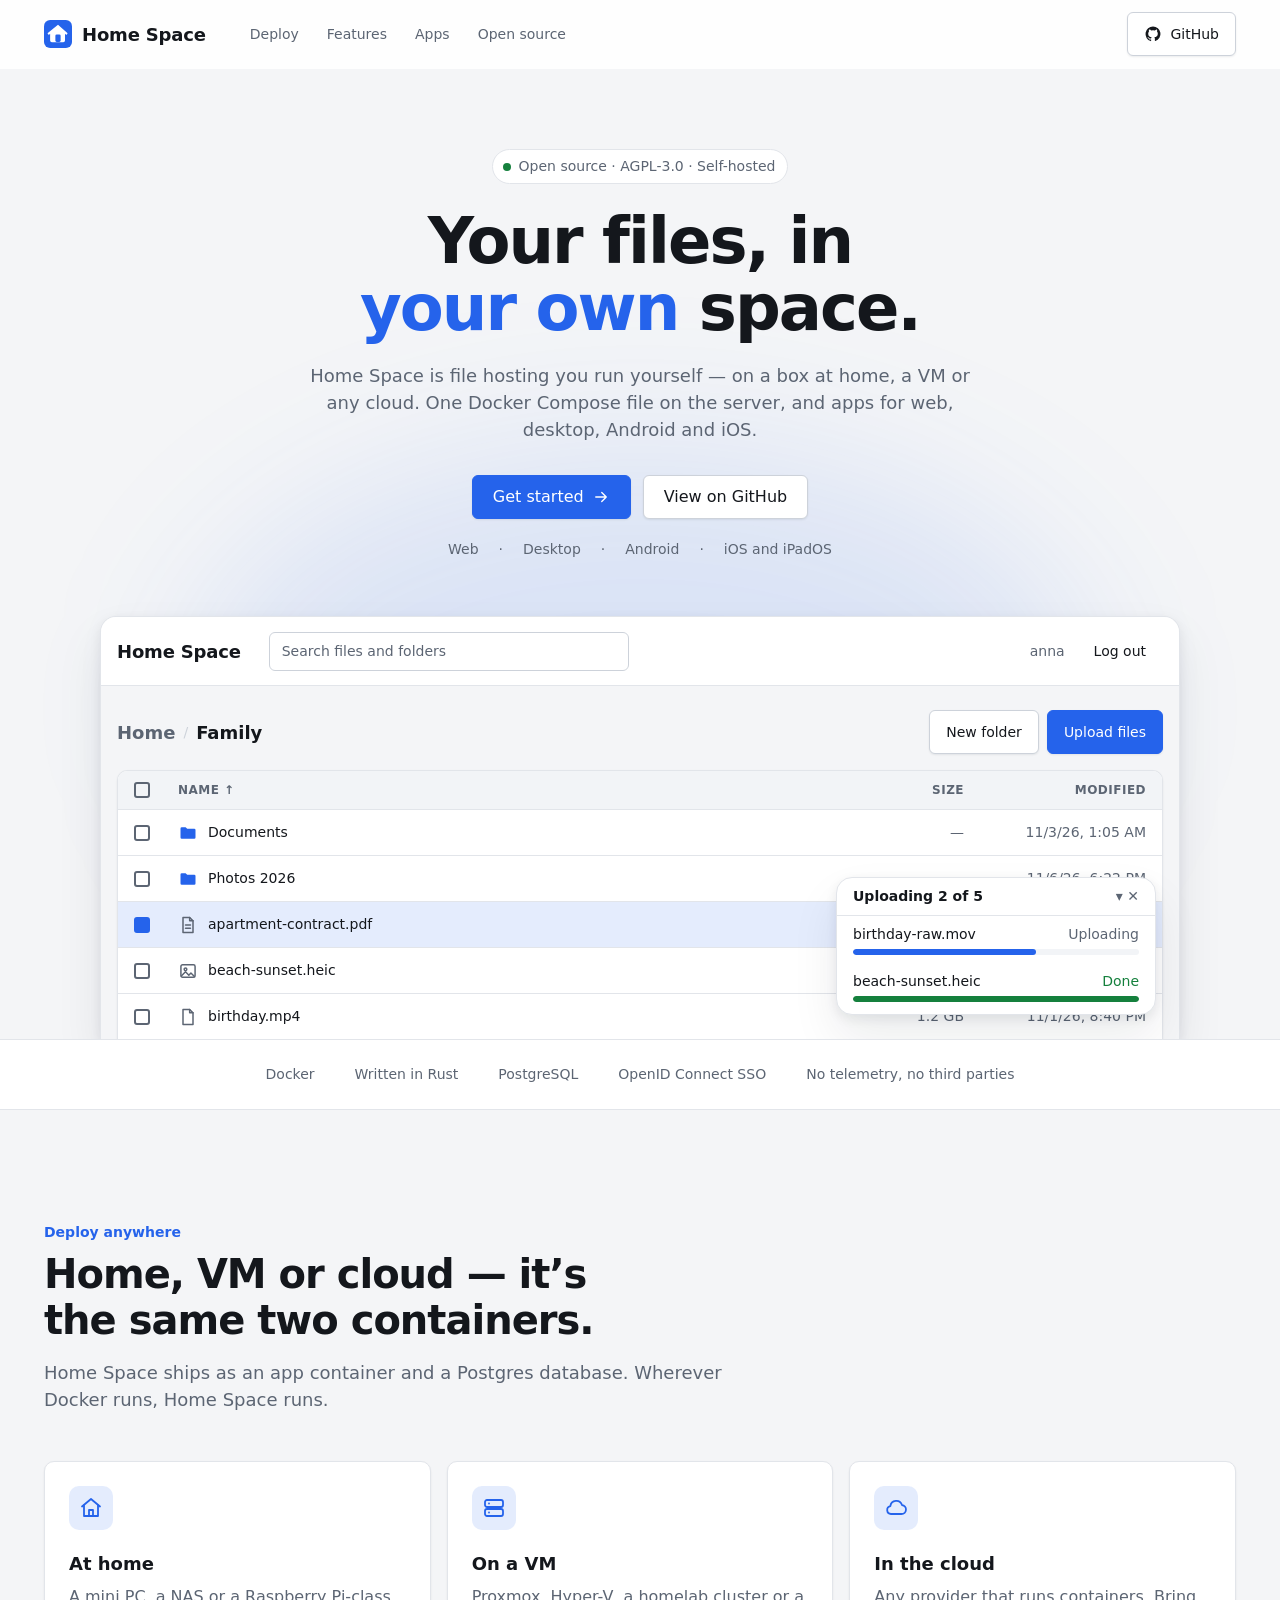
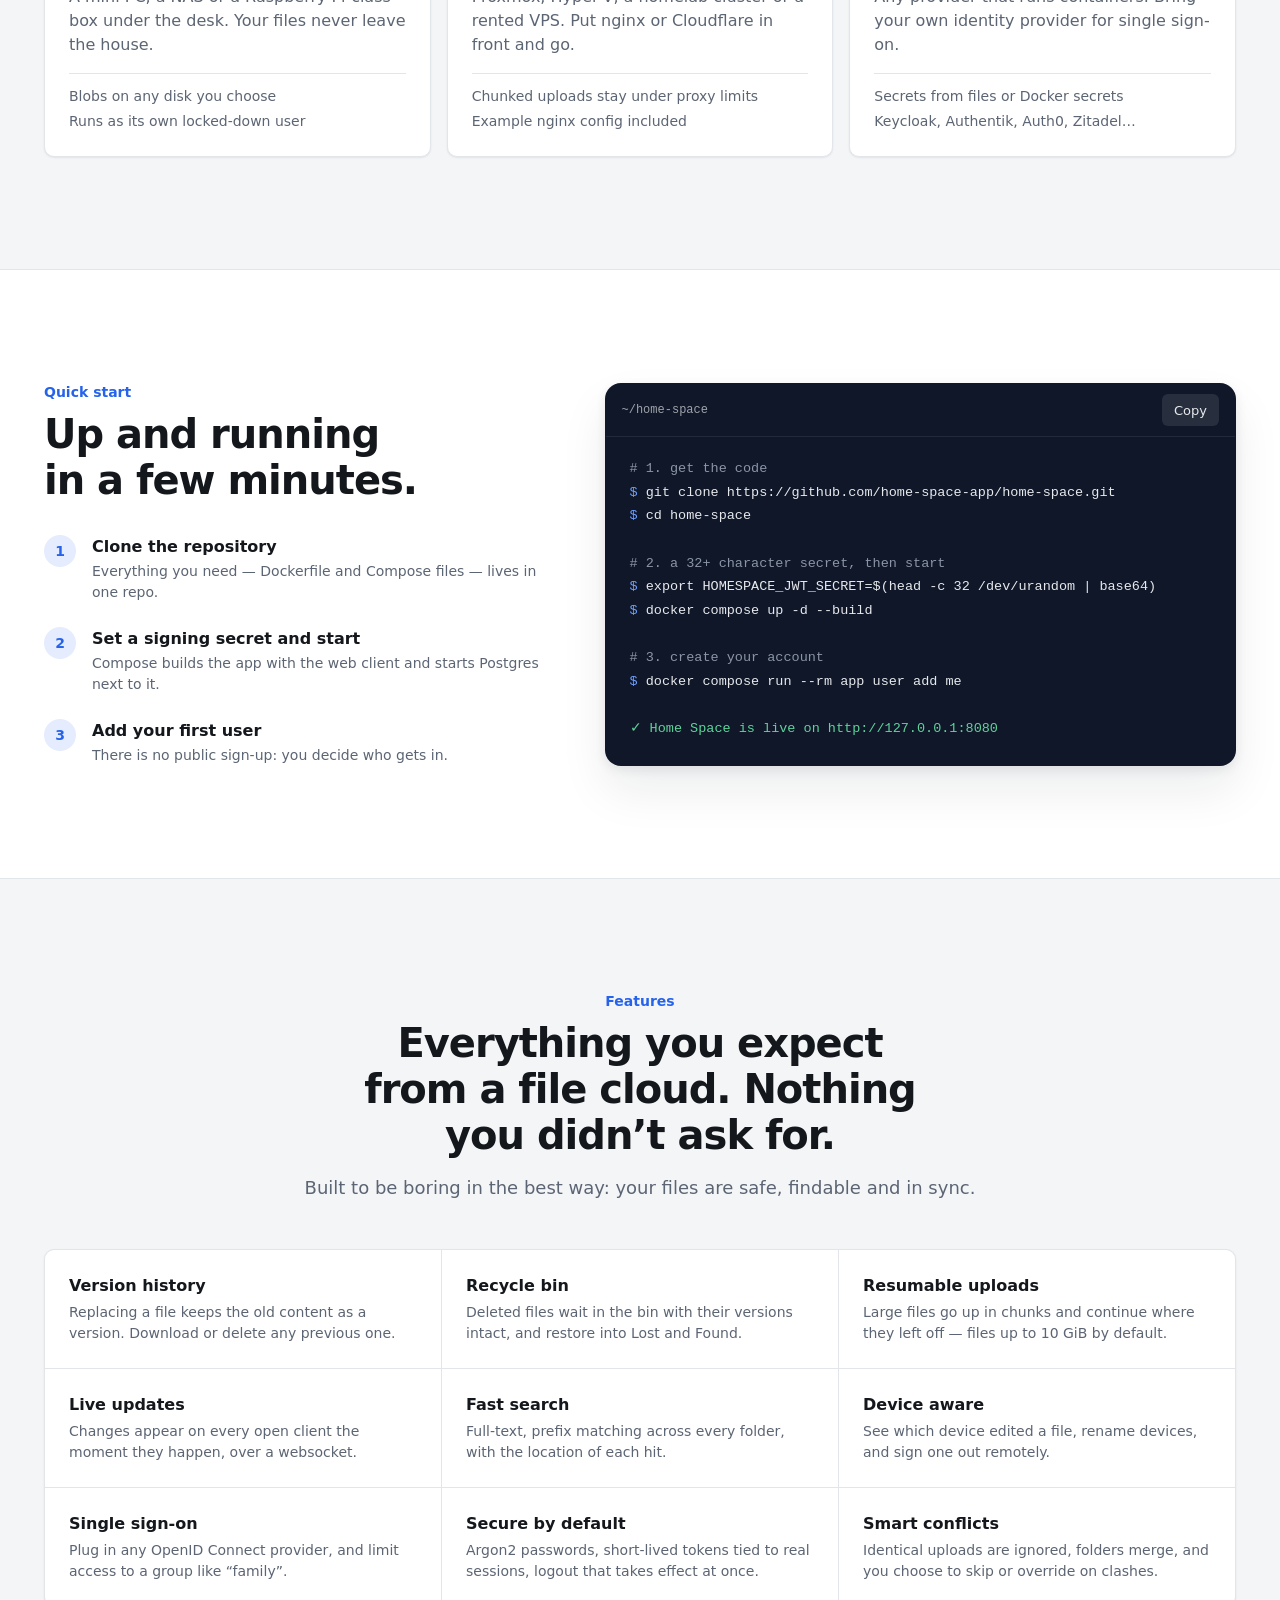
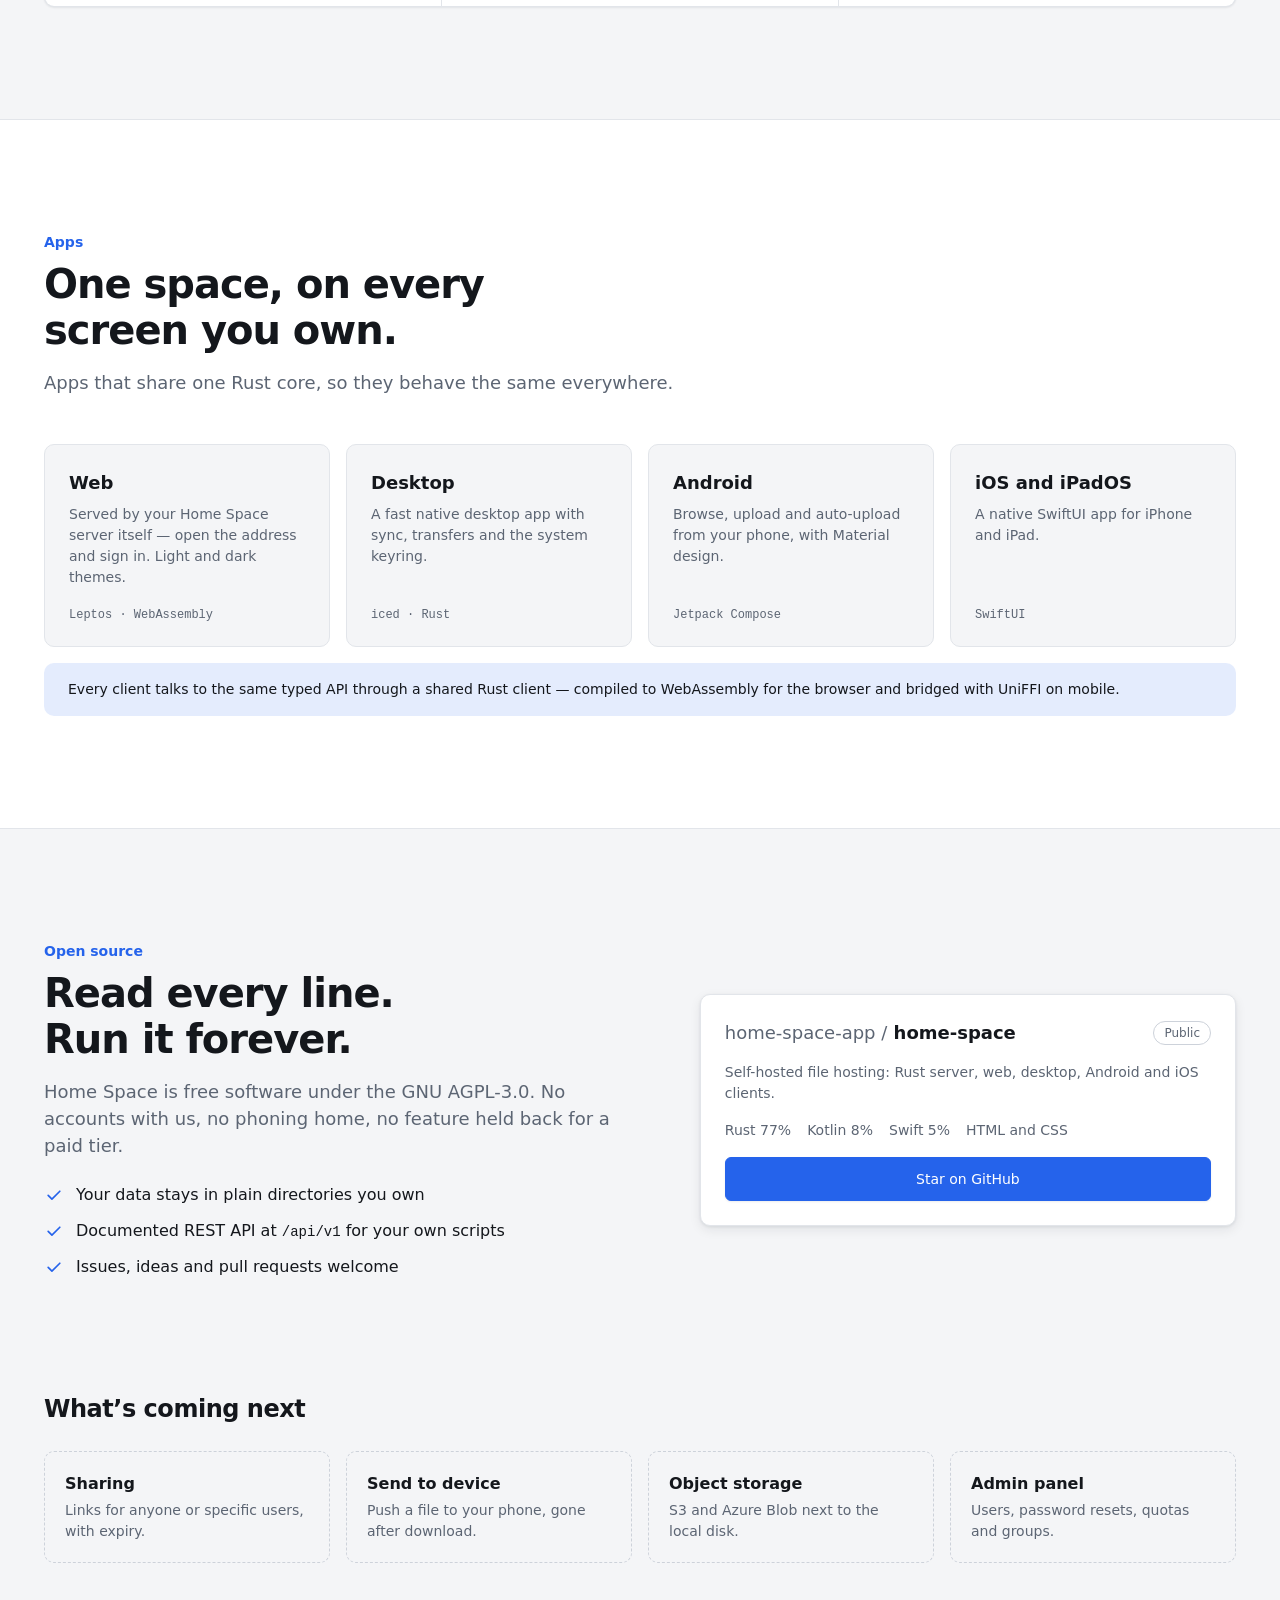
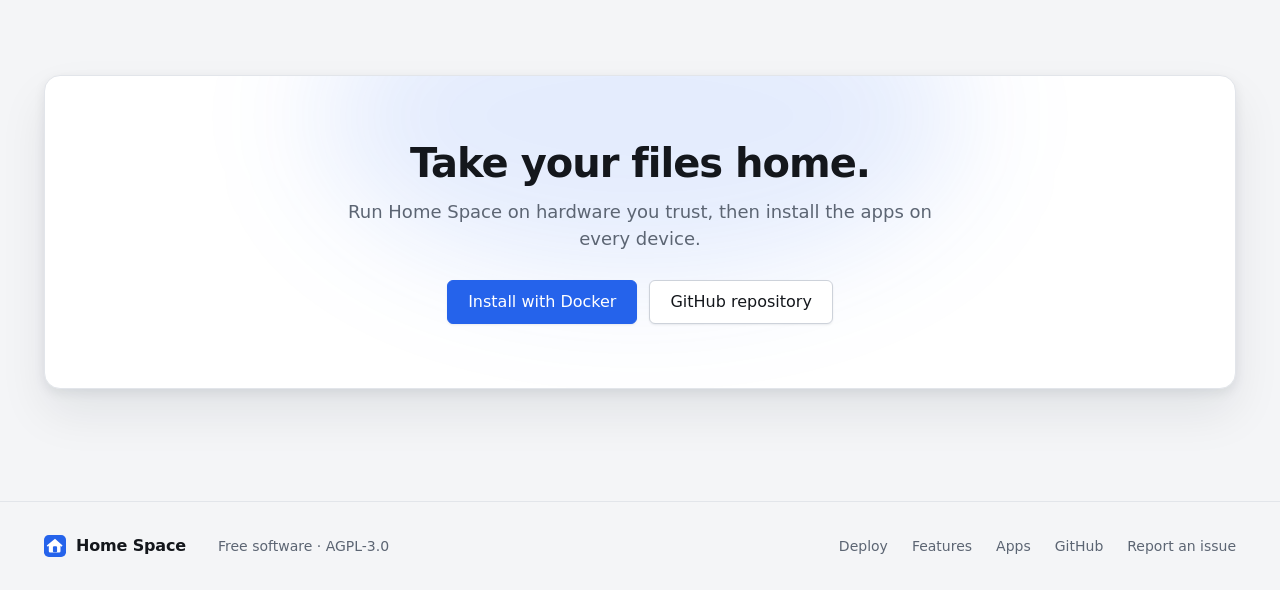
==== src/index.html @ b6b94573 "feat(site): add basic web site" ====
<!doctype html>
<html lang="en">
<head>
  <meta charset="utf-8">
  <meta name="viewport" content="width=device-width, initial-scale=1">
  <title>Home Space — your files, on your own server</title>
  <meta name="description" content="Home Space is an open-source, self-hosted file hosting app. Run it at home, on a VM or in the cloud with Docker, and reach your files from the web, desktop, Android and iOS.">
  <meta name="theme-color" content="#2563eb">
  <meta property="og:title" content="Home Space — your files, on your own server">
  <meta property="og:description" content="Open-source, self-hosted file hosting. One Docker Compose file. Web, desktop, Android and iOS clients.">
  <link rel="icon" href="favicon.svg" type="image/svg+xml">
  <link rel="stylesheet" href="styles.css">
</head>
<body>

<!-- Icon sprite (Material-style outlines) -->
<svg width="0" height="0" style="position:absolute" aria-hidden="true">
  <defs>
    <symbol id="i-home" viewBox="0 0 24 24"><path d="M3 10.5 12 3l9 7.5"/><path d="M5 9.5V20h14V9.5"/><path d="M10 20v-6h4v6"/></symbol>
    <symbol id="i-server" viewBox="0 0 24 24"><rect x="3" y="4" width="18" height="7" rx="2"/><rect x="3" y="13" width="18" height="7" rx="2"/><path d="M7 7.5h.01M7 16.5h.01"/></symbol>
    <symbol id="i-cloud" viewBox="0 0 24 24"><path d="M7 18h10.5a4.5 4.5 0 0 0 .5-8.97A6 6 0 0 0 6.34 10.1 4 4 0 0 0 7 18Z"/></symbol>
    <symbol id="i-folder" viewBox="0 0 24 24"><path d="M3 6.5A1.5 1.5 0 0 1 4.5 5h4.6l2 2h8.4A1.5 1.5 0 0 1 21 8.5v9a1.5 1.5 0 0 1-1.5 1.5h-15A1.5 1.5 0 0 1 3 17.5Z"/></symbol>
    <symbol id="i-file" viewBox="0 0 24 24"><path d="M6 3h8l4 4v14H6Z"/><path d="M14 3v4h4M9 12h6M9 16h6"/></symbol>
    <symbol id="i-draft" viewBox="0 0 24 24"><path d="M6 3h8l4 4v14H6Z"/><path d="M14 3v4h4"/></symbol>
    <symbol id="i-image" viewBox="0 0 24 24"><rect x="3.5" y="4.5" width="17" height="15" rx="2"/><circle cx="9" cy="10" r="1.6"/><path d="m4 18 5-5 4 4 2.5-2.5L20 19"/></symbol>
    <symbol id="i-arrow" viewBox="0 0 24 24"><path d="M5 12h14M13 6l6 6-6 6"/></symbol>
    <symbol id="i-check" viewBox="0 0 24 24"><path d="m5 12.5 4.5 4.5L19 7.5"/></symbol>
    <symbol id="i-github" viewBox="0 0 24 24"><path stroke="none" fill="currentColor" d="M12 2a10 10 0 0 0-3.16 19.49c.5.09.68-.22.68-.48v-1.7c-2.78.6-3.37-1.34-3.37-1.34-.45-1.16-1.11-1.47-1.11-1.47-.91-.62.07-.6.07-.6 1 .07 1.53 1.03 1.53 1.03.9 1.52 2.34 1.08 2.91.83.09-.65.35-1.09.63-1.34-2.22-.25-4.55-1.11-4.55-4.94 0-1.09.39-1.98 1.03-2.68-.1-.25-.45-1.27.1-2.64 0 0 .84-.27 2.75 1.02a9.6 9.6 0 0 1 5 0c1.91-1.3 2.75-1.02 2.75-1.02.55 1.37.2 2.39.1 2.64.64.7 1.03 1.59 1.03 2.68 0 3.84-2.34 4.68-4.57 4.93.36.31.68.92.68 1.85v2.74c0 .27.18.58.69.48A10 10 0 0 0 12 2Z"/></symbol>
  </defs>
</svg>

<header class="site-header" id="top">
  <div class="wrap">
    <a class="brand" href="#top"><img src="favicon.svg" alt="">Home Space</a>
    <nav class="nav" aria-label="Main">
      <a href="#deploy">Deploy</a>
      <a href="#features">Features</a>
      <a href="#apps">Apps</a>
      <a href="#open-source">Open source</a>
    </nav>
    <a class="button" href="https://github.com/home-space-app/home-space" rel="noopener">
      <svg class="ic"><use href="#i-github"/></svg>GitHub
    </a>
  </div>
</header>

<main>
  <!-- Hero -->
  <section class="hero">
    <div class="glow" aria-hidden="true"></div>
    <div class="wrap">
      <a class="eyebrow" href="https://github.com/home-space-app/home-space" rel="noopener"><span class="dot"></span>Open source · AGPL-3.0 · Self-hosted</a>
      <h1>Your files, in <em>your own</em> space.</h1>
      <p class="lede">Home Space is file hosting you run yourself — on a box at home, a VM or any cloud. One Docker Compose file on the server, and apps for web, desktop, Android and iOS.</p>
      <div class="actions">
        <a class="button button--primary button--large" href="#quick-start">Get started <svg class="ic"><use href="#i-arrow"/></svg></a>
        <a class="button button--large" href="https://github.com/home-space-app/home-space" rel="noopener">View on GitHub</a>
      </div>
      <p class="platforms" aria-label="Available on">
        <span>Web</span><span aria-hidden="true">·</span><span>Desktop</span><span aria-hidden="true">·</span><span>Android</span><span aria-hidden="true">·</span><span>iOS and iPadOS</span>
      </p>

      <!-- Product shot: mirrors the real web UI -->
      <div class="shot" aria-hidden="true">
        <div class="app">
          <div class="app-bar">
            <span class="app-bar__brand">Home Space</span>
            <span class="app-bar__search">Search files and folders</span>
            <span class="app-bar__user">anna</span>
            <span class="button button--ghost">Log out</span>
          </div>
          <div class="explorer">
            <div class="explorer__header">
              <span class="crumb">Home</span><span class="crumb-sep">/</span><span class="crumb crumb--current">Family</span>
              <span class="explorer__actions">
                <span class="button">New folder</span>
                <span class="button button--primary">Upload files</span>
              </span>
            </div>
            <div class="node-table">
              <div class="node-row node-row--head"><span class="cb"></span><span>Name ↑</span><span class="r">Size</span><span class="r">Modified</span></div>
              <div class="node-row"><span class="cb"></span><span class="nm"><svg class="ic ic--folder"><use href="#i-folder"/></svg>Documents</span><span class="r">—</span><span class="r">11/3/26, 1:05 AM</span></div>
              <div class="node-row"><span class="cb"></span><span class="nm"><svg class="ic ic--folder"><use href="#i-folder"/></svg>Photos 2026</span><span class="r">—</span><span class="r">11/6/26, 6:22 PM</span></div>
              <div class="node-row node-row--selected"><span class="cb cb--on"></span><span class="nm"><svg class="ic"><use href="#i-file"/></svg>apartment-contract.pdf</span><span class="r">412.3 KB</span><span class="r">10/28/26, 9:14 AM</span></div>
              <div class="node-row"><span class="cb"></span><span class="nm"><svg class="ic"><use href="#i-image"/></svg>beach-sunset.heic</span><span class="r">3.8 MB</span><span class="r">11/7/26, 11:05 AM</span></div>
              <div class="node-row"><span class="cb"></span><span class="nm"><svg class="ic"><use href="#i-draft"/></svg>birthday.mp4</span><span class="r">1.2 GB</span><span class="r">11/1/26, 8:40 PM</span></div>
            </div>
          </div>
        </div>
        <div class="upload-panel">
          <div class="upload-panel__head">Uploading 2 of 5<span>▾ ✕</span></div>
          <div class="upload-panel__row">
            <div class="upload-panel__line"><span>birthday-raw.mov</span><span class="muted">Uploading</span></div>
            <div class="progress"><span class="progress__fill progress__fill--live"></span></div>
          </div>
          <div class="upload-panel__row">
            <div class="upload-panel__line"><span>beach-sunset.heic</span><span class="done">Done</span></div>
            <div class="progress"><span class="progress__fill progress__fill--done"></span></div>
          </div>
        </div>
      </div>
    </div>
  </section>

  <div class="trust">
    <div class="wrap">
      <span>Docker</span>
      <span>Written in Rust</span>
      <span>PostgreSQL</span>
      <span>OpenID Connect SSO</span>
      <span>No telemetry, no third parties</span>
    </div>
  </div>

  <!-- Deploy anywhere -->
  <section id="deploy">
    <div class="wrap">
      <div class="section-head">
        <div class="kicker">Deploy anywhere</div>
        <h2>Home, VM or cloud — it’s the same two containers.</h2>
        <p>Home Space ships as an app container and a Postgres database. Wherever Docker runs, Home Space runs.</p>
      </div>
      <div class="cards cards--3">
        <article class="card">
          <div class="glyph"><svg class="ic"><use href="#i-home"/></svg></div>
          <h3>At home</h3>
          <p>A mini PC, a NAS or a Raspberry Pi-class box under the desk. Your files never leave the house.</p>
          <ul><li>Blobs on any disk you choose</li><li>Runs as its own locked-down user</li></ul>
        </article>
        <article class="card">
          <div class="glyph"><svg class="ic"><use href="#i-server"/></svg></div>
          <h3>On a VM</h3>
          <p>Proxmox, Hyper-V, a homelab cluster or a rented VPS. Put nginx or Cloudflare in front and go.</p>
          <ul><li>Chunked uploads stay under proxy limits</li><li>Example nginx config included</li></ul>
        </article>
        <article class="card">
          <div class="glyph"><svg class="ic"><use href="#i-cloud"/></svg></div>
          <h3>In the cloud</h3>
          <p>Any provider that runs containers. Bring your own identity provider for single sign-on.</p>
          <ul><li>Secrets from files or Docker secrets</li><li>Keycloak, Authentik, Auth0, Zitadel…</li></ul>
        </article>
      </div>
    </div>
  </section>

  <!-- Quick start -->
  <section class="band" id="quick-start">
    <div class="wrap split">
      <div class="split__text">
        <div class="section-head section-head--tight">
          <div class="kicker">Quick start</div>
          <h2>Up and running in a few minutes.</h2>
        </div>
        <ol class="steps">
          <li><div><h3>Clone the repository</h3><p>Everything you need — Dockerfile and Compose files — lives in one repo.</p></div></li>
          <li><div><h3>Set a signing secret and start</h3><p>Compose builds the app with the web client and starts Postgres next to it.</p></div></li>
          <li><div><h3>Add your first user</h3><p>There is no public sign-up: you decide who gets in.</p></div></li>
        </ol>
      </div>
      <div class="terminal">
        <div class="terminal__bar"><span>~/home-space</span><button class="terminal__copy" type="button" data-copy="code-quick">Copy</button></div>
<pre id="code-quick"><span class="c"># 1. get the code</span>
<span class="p">$ </span>git clone https://github.com/home-space-app/home-space.git
<span class="p">$ </span>cd home-space

<span class="c"># 2. a 32+ character secret, then start</span>
<span class="p">$ </span>export HOMESPACE_JWT_SECRET=$(head -c 32 /dev/urandom | base64)
<span class="p">$ </span>docker compose up -d --build

<span class="c"># 3. create your account</span>
<span class="p">$ </span>docker compose run --rm app user add me

<span class="s">✓ Home Space is live on http://127.0.0.1:8080</span></pre>
      </div>
    </div>
  </section>

  <!-- Features -->
  <section id="features">
    <div class="wrap">
      <div class="section-head section-head--center">
        <div class="kicker">Features</div>
        <h2>Everything you expect from a file cloud. Nothing you didn’t ask for.</h2>
        <p>Built to be boring in the best way: your files are safe, findable and in sync.</p>
      </div>
      <div class="features">
        <div class="feature"><h3>Version history</h3><p>Replacing a file keeps the old content as a version. Download or delete any previous one.</p></div>
        <div class="feature"><h3>Recycle bin</h3><p>Deleted files wait in the bin with their versions intact, and restore into Lost and Found.</p></div>
        <div class="feature"><h3>Resumable uploads</h3><p>Large files go up in chunks and continue where they left off — files up to 10 GiB by default.</p></div>
        <div class="feature"><h3>Live updates</h3><p>Changes appear on every open client the moment they happen, over a websocket.</p></div>
        <div class="feature"><h3>Fast search</h3><p>Full-text, prefix matching across every folder, with the location of each hit.</p></div>
        <div class="feature"><h3>Device aware</h3><p>See which device edited a file, rename devices, and sign one out remotely.</p></div>
        <div class="feature"><h3>Single sign-on</h3><p>Plug in any OpenID Connect provider, and limit access to a group like “family”.</p></div>
        <div class="feature"><h3>Secure by default</h3><p>Argon2 passwords, short-lived tokens tied to real sessions, logout that takes effect at once.</p></div>
        <div class="feature"><h3>Smart conflicts</h3><p>Identical uploads are ignored, folders merge, and you choose to skip or override on clashes.</p></div>
      </div>
    </div>
  </section>

  <!-- Apps -->
  <section class="band" id="apps">
    <div class="wrap">
      <div class="section-head">
        <div class="kicker">Apps</div>
        <h2>One space, on every screen you own.</h2>
        <p>Apps that share one Rust core, so they behave the same everywhere.</p>
      </div>
      <div class="cards cards--4">
        <article class="client">
          <h3>Web</h3>
          <p>Served by your Home Space server itself — open the address and sign in. Light and dark themes.</p>
          <div class="client__tech">Leptos · WebAssembly</div>
        </article>
        <article class="client">
          <h3>Desktop</h3>
          <p>A fast native desktop app with sync, transfers and the system keyring.</p>
          <div class="client__tech">iced · Rust</div>
        </article>
        <article class="client">
          <h3>Android</h3>
          <p>Browse, upload and auto-upload from your phone, with Material design.</p>
          <div class="client__tech">Jetpack Compose</div>
        </article>
        <article class="client">
          <h3>iOS and iPadOS</h3>
          <p>A native SwiftUI app for iPhone and iPad.</p>
          <div class="client__tech">SwiftUI</div>
        </article>
      </div>
      <p class="shared-core">Every client talks to the same typed API through a shared Rust client — compiled to WebAssembly for the browser and bridged with UniFFI on mobile.</p>
    </div>
  </section>

  <!-- Open source -->
  <section id="open-source">
    <div class="wrap split">
      <div class="split__text">
        <div class="section-head section-head--flush">
          <div class="kicker">Open source</div>
          <h2>Read every line. Run it forever.</h2>
          <p>Home Space is free software under the GNU AGPL-3.0. No accounts with us, no phoning home, no feature held back for a paid tier.</p>
        </div>
        <ul class="checks">
          <li><svg class="ic"><use href="#i-check"/></svg><span>Your data stays in plain directories you own</span></li>
          <li><svg class="ic"><use href="#i-check"/></svg><span>Documented REST API at <code>/api/v1</code> for your own scripts</span></li>
          <li><svg class="ic"><use href="#i-check"/></svg><span>Issues, ideas and pull requests welcome</span></li>
        </ul>
      </div>
      <div class="repo-card">
        <div class="repo-card__top">
          <b><span>home-space-app /</span> home-space</b>
          <span class="repo-card__tag">Public</span>
        </div>
        <p>Self-hosted file hosting: Rust server, web, desktop, Android and iOS clients.</p>
        <div class="repo-card__langs"><span>Rust 77%</span><span>Kotlin 8%</span><span>Swift 5%</span><span>HTML and CSS</span></div>
        <a class="button button--primary button--block" href="https://github.com/home-space-app/home-space" rel="noopener">Star on GitHub</a>
      </div>
    </div>
  </section>

  <!-- Roadmap -->
  <section class="roadmap-section" id="roadmap">
    <div class="wrap">
      <h2 class="roadmap-title">What’s coming next</h2>
      <div class="cards cards--4">
        <div class="road"><b>Sharing</b><span>Links for anyone or specific users, with expiry.</span></div>
        <div class="road"><b>Send to device</b><span>Push a file to your phone, gone after download.</span></div>
        <div class="road"><b>Object storage</b><span>S3 and Azure Blob next to the local disk.</span></div>
        <div class="road"><b>Admin panel</b><span>Users, password resets, quotas and groups.</span></div>
      </div>
    </div>
  </section>

  <!-- CTA -->
  <section class="cta">
    <div class="wrap">
      <div class="cta__box">
        <div class="cta__glow" aria-hidden="true"></div>
        <h2>Take your files home.</h2>
        <p>Run Home Space on hardware you trust, then install the apps on every device.</p>
        <div class="actions">
          <a class="button button--primary button--large" href="#quick-start">Install with Docker</a>
          <a class="button button--large" href="https://github.com/home-space-app/home-space" rel="noopener">GitHub repository</a>
        </div>
      </div>
    </div>
  </section>
</main>

<footer class="site-footer">
  <div class="wrap">
    <a class="brand brand--small" href="#top"><img src="favicon.svg" alt="">Home Space</a>
    <span>Free software · AGPL-3.0</span>
    <nav aria-label="Footer">
      <a href="#deploy">Deploy</a>
      <a href="#features">Features</a>
      <a href="#apps">Apps</a>
      <a href="https://github.com/home-space-app/home-space" rel="noopener">GitHub</a>
      <a href="https://github.com/home-space-app/home-space/issues" rel="noopener">Report an issue</a>
    </nav>
  </div>
</footer>

<script>
  const header = document.querySelector('.site-header');
  const onScroll = () => header.classList.toggle('scrolled', scrollY > 8);
  addEventListener('scroll', onScroll, { passive: true }); onScroll();

  document.querySelectorAll('[data-copy]').forEach(btn => {
    btn.addEventListener('click', async () => {
      const text = document.getElementById(btn.dataset.copy).innerText
        .split('\n').filter(l => l.startsWith('$ ')).map(l => l.slice(2)).join('\n');
      try { await navigator.clipboard.writeText(text); btn.textContent = 'Copied'; }
      catch { btn.textContent = 'Press ⌘C'; }
      setTimeout(() => (btn.textContent = 'Copy'), 1600);
    });
  });
</script>
</body>
</html>
---- src/styles.css ----
/* Home Space product site. Tokens mirror the app's design system (home-space, clients/web/styles/tokens.css).
   Site-only additions: display type sizes, section spacing and --site-code-bg. */
:root {
  color-scheme: light dark;

  --color-bg: light-dark(#f4f5f7, #0e1014);
  --color-surface: light-dark(#ffffff, #171a20);
  --color-surface-hover: light-dark(#f2f4f7, #1e222a);
  --color-text: light-dark(#14171c, #e7e9ec);
  --color-muted: light-dark(#5c6573, #98a1b0);
  --color-border: light-dark(#e2e5ea, #262b34);
  --color-border-strong: light-dark(#cdd2da, #353b46);
  --color-accent: light-dark(#2563eb, #6d9eff);
  --color-accent-hover: light-dark(#1d4ed8, #8ab1ff);
  --color-on-accent: light-dark(#ffffff, #0a1220);
  --color-accent-soft: color-mix(in oklab, var(--color-accent) 12%, transparent);
  --color-success: light-dark(#15803d, #5fd39a);
  --color-shadow: light-dark(rgb(16 24 40 / 0.08), rgb(0 0 0 / 0.45));

  --shadow-sm: 0 1px 2px var(--color-shadow);
  --shadow-md: 0 4px 12px var(--color-shadow), 0 1px 3px var(--color-shadow);
  --shadow-lg: 0 24px 48px var(--color-shadow), 0 4px 12px var(--color-shadow);
  --focus-ring: 0 0 0 3px color-mix(in oklab, var(--color-accent) 40%, transparent);

  --space-1: 4px;
  --space-2: 8px;
  --space-3: 12px;
  --space-4: 16px;
  --space-5: 24px;
  --space-6: 32px;
  --space-7: 48px;

  --radius-sm: 6px;
  --radius-md: 10px;
  --radius-lg: 16px;

  --text-sm: 0.875rem;
  --text-md: 1rem;
  --text-lg: 1.125rem;
  --text-xl: 1.5rem;

  --font-sans: system-ui, -apple-system, "Segoe UI", Roboto, sans-serif;
  --font-mono: ui-monospace, "SF Mono", Menlo, Consolas, monospace;
  --transition: 140ms ease;

  /* Site additions */
  --site-code-bg: #0f1729;
  --content: 1240px;
  --gutter: 24px;
  --section: 112px;
}

*, *::before, *::after { box-sizing: border-box; }

html { scroll-behavior: smooth; scroll-padding-top: 80px; }

body {
  margin: 0;
  background: var(--color-bg);
  color: var(--color-text);
  font: var(--text-md)/1.5 var(--font-sans);
  -webkit-font-smoothing: antialiased;
  text-size-adjust: 100%;
}

h1, h2, h3, p { margin: 0; }
a { color: var(--color-accent); text-decoration: none; }
a:hover { color: var(--color-accent-hover); }
:focus-visible { outline: none; box-shadow: var(--focus-ring); border-radius: var(--radius-sm); }
img, svg { display: block; }
code { font-family: var(--font-mono); font-size: 0.875em; }

.wrap { max-width: var(--content); margin: 0 auto; padding: 0 var(--gutter); }

.ic { width: 20px; height: 20px; flex: none; fill: none; stroke: currentColor; stroke-width: 1.8; stroke-linecap: round; stroke-linejoin: round; }

/* ---------- Button (design system .button) ---------- */
.button {
  display: inline-flex; align-items: center; justify-content: center; gap: var(--space-2);
  min-height: 44px; padding: var(--space-2) var(--space-4);
  border: 1px solid var(--color-border-strong); border-radius: var(--radius-sm);
  background: var(--color-surface); color: var(--color-text);
  font: 500 var(--text-sm)/1.25rem var(--font-sans);
  white-space: nowrap; cursor: pointer;
  box-shadow: var(--shadow-sm);
  transition: background var(--transition), border-color var(--transition), color var(--transition);
}
.button:hover { background: var(--color-surface-hover); color: var(--color-text); }
.button:focus-visible { box-shadow: var(--focus-ring); }
.button--primary { border-color: var(--color-accent); background: var(--color-accent); color: var(--color-on-accent); }
.button--primary:hover { border-color: var(--color-accent-hover); background: var(--color-accent-hover); color: var(--color-on-accent); }
.button--ghost { border-color: transparent; background: transparent; box-shadow: none; }
.button--block { width: 100%; }
.button--large { padding: 10px 20px; font-size: var(--text-md); }
.button .ic { width: 18px; height: 18px; }

/* ---------- Header ---------- */
.site-header {
  position: sticky; top: 0; z-index: 10;
  background: color-mix(in oklab, var(--color-surface) 85%, transparent);
  backdrop-filter: blur(12px);
  border-bottom: 1px solid transparent;
  transition: border-color var(--transition);
}
.site-header.scrolled { border-bottom-color: var(--color-border); }
.site-header .wrap { display: flex; align-items: center; gap: var(--space-6); padding-top: var(--space-3); padding-bottom: var(--space-3); }
.brand { display: flex; align-items: center; gap: 10px; color: var(--color-text); font-size: var(--text-lg); font-weight: 650; letter-spacing: -0.01em; }
.brand:hover { color: var(--color-text); }
.brand img { width: 28px; height: 28px; }
.brand--small { font-size: var(--text-md); }
.brand--small img { width: 22px; height: 22px; }
.nav { display: flex; gap: var(--space-1); margin-right: auto; }
.nav a { padding: var(--space-2) var(--space-3); border-radius: var(--radius-sm); color: var(--color-muted); font-size: var(--text-sm); font-weight: 500; transition: background var(--transition), color var(--transition); }
.nav a:hover { background: var(--color-surface-hover); color: var(--color-text); }

/* ---------- Hero ---------- */
.hero { position: relative; overflow: hidden; padding: 80px 0 0; }
.hero .glow {
  position: absolute; left: 50%; top: 380px; width: 900px; height: 520px; transform: translateX(-50%);
  border-radius: 50%; background: var(--color-accent-soft); filter: blur(80px);
}
.hero .wrap { position: relative; display: flex; flex-direction: column; align-items: center; text-align: center; }
.eyebrow {
  display: inline-flex; align-items: center; gap: var(--space-2);
  padding: 6px 12px 6px 10px; border-radius: 999px;
  background: var(--color-surface); border: 1px solid var(--color-border);
  color: var(--color-muted); font-size: var(--text-sm); font-weight: 500;
}
.eyebrow:hover { color: var(--color-text); }
.eyebrow .dot { width: 8px; height: 8px; border-radius: 50%; background: var(--color-success); }
.hero h1 {
  margin-top: var(--space-5); max-width: 14ch; text-wrap: balance;
  font-size: clamp(2.5rem, 6vw, 4rem); line-height: 1.05; letter-spacing: -0.03em; font-weight: 700;
}
.hero h1 em { font-style: normal; color: var(--color-accent); }
.hero .lede { margin-top: 20px; max-width: 58ch; color: var(--color-muted); font-size: var(--text-lg); }
.actions { margin-top: var(--space-6); display: flex; flex-wrap: wrap; gap: var(--space-3); justify-content: center; }
.platforms { margin-top: 20px; display: flex; flex-wrap: wrap; gap: 6px 20px; justify-content: center; color: var(--color-muted); font-size: var(--text-sm); }

/* ---------- Product shot (the real web UI) ---------- */
.shot { position: relative; margin-top: 56px; width: 100%; max-width: 1080px; text-align: left; font-size: var(--text-sm); }
.app { background: var(--color-bg); border: 1px solid var(--color-border); border-bottom: 0; border-radius: var(--radius-lg) var(--radius-lg) 0 0; box-shadow: var(--shadow-lg); overflow: hidden; }
.app-bar { display: flex; align-items: center; gap: var(--space-3); padding: var(--space-3) var(--space-4); background: var(--color-surface); border-bottom: 1px solid var(--color-border); }
.app-bar__brand { font-size: var(--text-lg); font-weight: 650; letter-spacing: -0.01em; }
.app-bar__search { flex: 1 1 200px; max-width: 360px; margin-left: var(--space-4); padding: var(--space-2) var(--space-3); border: 1px solid var(--color-border-strong); border-radius: var(--radius-sm); color: var(--color-muted); }
.app-bar__user { margin-left: auto; color: var(--color-muted); }
.explorer { padding: var(--space-5) var(--space-4) 0; display: flex; flex-direction: column; gap: var(--space-4); }
.explorer__header { display: flex; flex-wrap: wrap; align-items: center; gap: var(--space-2); }
.crumb { font-size: var(--text-lg); font-weight: 600; color: var(--color-muted); }
.crumb--current { color: var(--color-text); }
.crumb-sep { color: var(--color-border-strong); }
.explorer__actions { margin-left: auto; display: flex; gap: var(--space-2); }
.node-table { background: var(--color-surface); border: 1px solid var(--color-border); border-bottom: 0; border-radius: var(--radius-md) var(--radius-md) 0 0; box-shadow: var(--shadow-sm); overflow: hidden; }
.node-row { display: grid; grid-template-columns: 32px minmax(0, 1fr) 100px 170px; gap: var(--space-3); align-items: center; padding: var(--space-3) var(--space-4); border-top: 1px solid var(--color-border); }
.node-row--head { border-top: 0; padding-block: 10px; background: var(--color-surface-hover); color: var(--color-muted); font-size: 0.75rem; font-weight: 600; letter-spacing: 0.04em; text-transform: uppercase; }
.node-row--selected { background: var(--color-accent-soft); }
.node-row .r { text-align: right; color: var(--color-muted); font-variant-numeric: tabular-nums; }
.node-row .nm { display: flex; align-items: center; gap: 10px; min-width: 0; font-weight: 500; white-space: nowrap; overflow: hidden; text-overflow: ellipsis; }
.node-row .nm .ic { color: var(--color-muted); }
.node-row .nm .ic--folder { color: var(--color-accent); fill: currentColor; stroke: none; }
.cb { width: 16px; height: 16px; border: 2px solid var(--color-muted); border-radius: 3px; }
.cb--on { border-color: var(--color-accent); background: var(--color-accent); }

.upload-panel { position: absolute; right: var(--space-5); bottom: var(--space-5); width: min(320px, calc(100% - 48px)); background: var(--color-surface); border: 1px solid var(--color-border); border-radius: var(--radius-lg); box-shadow: var(--shadow-lg); overflow: hidden; }
.upload-panel__head { display: flex; justify-content: space-between; padding: var(--space-2) var(--space-4); border-bottom: 1px solid var(--color-border); font-weight: 600; }
.upload-panel__head span { color: var(--color-muted); font-weight: 400; }
.upload-panel__row { padding: var(--space-2) var(--space-4); display: flex; flex-direction: column; gap: var(--space-1); }
.upload-panel__row:last-child { padding-bottom: var(--space-3); }
.upload-panel__line { display: flex; justify-content: space-between; gap: var(--space-3); }
.upload-panel .muted { color: var(--color-muted); }
.upload-panel .done { color: var(--color-success); }
.progress { height: 6px; border-radius: 999px; background: var(--color-surface-hover); overflow: hidden; }
.progress__fill { display: block; height: 100%; border-radius: 999px; }
.progress__fill--live { width: 64%; background: var(--color-accent); animation: grow 6s ease-in-out infinite alternate; }
.progress__fill--done { width: 100%; background: var(--color-success); }
@keyframes grow { from { width: 22%; } to { width: 92%; } }

/* ---------- Sections ---------- */
section { padding: var(--section) 0; }
.band { background: var(--color-surface); border-top: 1px solid var(--color-border); border-bottom: 1px solid var(--color-border); }
.section-head { max-width: 680px; margin-bottom: var(--space-7); }
.section-head--center { margin-left: auto; margin-right: auto; text-align: center; }
.section-head--tight { margin-bottom: var(--space-6); }
.section-head--flush { margin-bottom: 0; }
.kicker { font-size: var(--text-sm); font-weight: 600; color: var(--color-accent); }
.section-head h2 { margin-top: var(--space-2); font-size: clamp(1.875rem, 4vw, 2.5rem); line-height: 1.15; letter-spacing: -0.025em; font-weight: 700; text-wrap: balance; }
.section-head p { margin-top: var(--space-4); color: var(--color-muted); font-size: var(--text-lg); }

.cards { display: grid; gap: var(--space-4); }
.cards--3 { grid-template-columns: repeat(auto-fit, minmax(280px, 1fr)); }
.cards--4 { grid-template-columns: repeat(auto-fit, minmax(240px, 1fr)); }

.split { display: flex; flex-wrap: wrap; align-items: center; gap: var(--space-7) 64px; }
.split__text { flex: 1 1 380px; min-width: 0; }
.split > :last-child { flex: 1.3 1 480px; min-width: 0; }
#open-source .split__text { flex: 1.1 1 420px; }
#open-source .split > :last-child { flex: 1 1 380px; }

/* Built-with strip */
.trust { background: var(--color-surface); border-top: 1px solid var(--color-border); border-bottom: 1px solid var(--color-border); position: relative; }
.trust .wrap { display: flex; flex-wrap: wrap; justify-content: center; gap: var(--space-3) 40px; padding-top: var(--space-5); padding-bottom: var(--space-5); color: var(--color-muted); font-size: var(--text-sm); font-weight: 500; }

/* Deploy cards */
.card { background: var(--color-surface); border: 1px solid var(--color-border); border-radius: var(--radius-md); box-shadow: var(--shadow-sm); padding: var(--space-5); display: flex; flex-direction: column; gap: var(--space-2); }
.card .glyph { width: 44px; height: 44px; border-radius: var(--radius-md); display: grid; place-items: center; background: var(--color-accent-soft); color: var(--color-accent); }
.card .glyph .ic { width: 24px; height: 24px; }
.card h3 { margin-top: var(--space-3); font-size: var(--text-lg); font-weight: 600; }
.card p { color: var(--color-muted); }
.card ul { margin: var(--space-2) 0 0; padding: var(--space-3) 0 0; border-top: 1px solid var(--color-border); list-style: none; display: flex; flex-direction: column; gap: var(--space-1); font-size: var(--text-sm); color: var(--color-muted); }

/* Quick start */
.steps { list-style: none; margin: 0; padding: 0; display: flex; flex-direction: column; gap: var(--space-5); counter-reset: s; }
.steps li { display: flex; gap: var(--space-4); counter-increment: s; }
.steps li::before { content: counter(s); flex: none; width: 32px; height: 32px; border-radius: 50%; display: grid; place-items: center; background: var(--color-accent-soft); color: var(--color-accent); font-weight: 600; font-size: var(--text-sm); }
.steps h3 { font-size: var(--text-md); font-weight: 600; }
.steps p { margin-top: 2px; color: var(--color-muted); font-size: var(--text-sm); }

.terminal { background: var(--site-code-bg); color: #e7e9ec; border-radius: var(--radius-lg); box-shadow: var(--shadow-lg); overflow: hidden; border: 1px solid light-dark(transparent, var(--color-border)); }
.terminal__bar { display: flex; align-items: center; gap: var(--space-2); padding: 10px var(--space-4); border-bottom: 1px solid rgb(255 255 255 / 0.08); }
.terminal__bar span { font: 12px var(--font-mono); color: rgb(255 255 255 / 0.6); }
.terminal__copy { margin-left: auto; min-height: 32px; padding: var(--space-1) var(--space-3); border: 0; border-radius: var(--radius-sm); background: rgb(255 255 255 / 0.1); color: #e7e9ec; font: 500 0.8125rem var(--font-sans); cursor: pointer; transition: background var(--transition); }
.terminal__copy:hover { background: rgb(255 255 255 / 0.18); }
.terminal pre { margin: 0; padding: 20px var(--space-5) var(--space-5); overflow-x: auto; font: 13.5px/1.75 var(--font-mono); }
.terminal .c { color: #8b95a7; }
.terminal .p { color: #6d9eff; user-select: none; }
.terminal .s { color: #5fd39a; }

/* Features */
.features { display: grid; grid-template-columns: repeat(auto-fit, minmax(300px, 1fr)); gap: 1px; background: var(--color-border); border: 1px solid var(--color-border); border-radius: var(--radius-md); overflow: hidden; box-shadow: var(--shadow-sm); }
.feature { background: var(--color-surface); padding: var(--space-5); }
.feature h3 { font-size: var(--text-md); font-weight: 600; }
.feature p { margin-top: var(--space-1); color: var(--color-muted); font-size: var(--text-sm); }

/* Apps */
.client { background: var(--color-bg); border: 1px solid var(--color-border); border-radius: var(--radius-md); padding: var(--space-5); display: flex; flex-direction: column; gap: var(--space-2); }
.client h3 { font-size: var(--text-lg); font-weight: 600; }
.client p { color: var(--color-muted); font-size: var(--text-sm); }
.client__tech { margin-top: auto; padding-top: var(--space-3); font: 12px var(--font-mono); color: var(--color-muted); }
.shared-core { margin-top: var(--space-4); padding: var(--space-4) var(--space-5); border-radius: var(--radius-md); background: var(--color-accent-soft); font-size: var(--text-sm); }

/* Open source */
.checks { margin: var(--space-5) 0 0; padding: 0; list-style: none; display: flex; flex-direction: column; gap: var(--space-3); }
.checks li { display: flex; gap: var(--space-3); align-items: flex-start; }
.checks .ic { color: var(--color-accent); margin-top: 2px; stroke-width: 2; }
.repo-card { background: var(--color-surface); border: 1px solid var(--color-border); border-radius: var(--radius-md); box-shadow: var(--shadow-md); padding: var(--space-5); display: flex; flex-direction: column; gap: var(--space-4); }
.repo-card__top { display: flex; align-items: center; gap: var(--space-3); }
.repo-card__top b { font-size: var(--text-lg); font-weight: 600; }
.repo-card__top b span { color: var(--color-muted); font-weight: 500; }
.repo-card__tag { margin-left: auto; padding: 2px 10px; border-radius: 999px; border: 1px solid var(--color-border-strong); font-size: 0.75rem; color: var(--color-muted); }
.repo-card p { color: var(--color-muted); font-size: var(--text-sm); }
.repo-card__langs { display: flex; flex-wrap: wrap; gap: 6px var(--space-4); font-size: var(--text-sm); color: var(--color-muted); }

/* Roadmap */
.roadmap-section { padding-top: 0; }
.roadmap-title { margin-bottom: var(--space-5); font-size: var(--text-xl); letter-spacing: -0.02em; font-weight: 700; }
.road { border: 1px dashed var(--color-border-strong); border-radius: var(--radius-md); padding: 20px; }
.road b { display: block; font-weight: 600; }
.road span { display: block; margin-top: var(--space-1); color: var(--color-muted); font-size: var(--text-sm); }

/* CTA */
.cta { padding-top: 0; }
.cta__box { position: relative; overflow: hidden; background: var(--color-surface); border: 1px solid var(--color-border); border-radius: var(--radius-lg); box-shadow: var(--shadow-lg); padding: 64px var(--space-5); text-align: center; }
.cta__glow { position: absolute; left: 50%; top: -120px; width: 640px; height: 320px; transform: translateX(-50%); border-radius: 50%; background: var(--color-accent-soft); filter: blur(60px); }
.cta__box > :not(.cta__glow) { position: relative; }
.cta h2 { font-size: clamp(1.75rem, 4vw, 2.5rem); line-height: 1.15; letter-spacing: -0.025em; font-weight: 700; }
.cta p { margin: var(--space-3) auto 0; max-width: 52ch; color: var(--color-muted); font-size: var(--text-lg); }
.cta .actions { margin-top: 28px; }

/* Footer */
.site-footer { border-top: 1px solid var(--color-border); color: var(--color-muted); font-size: var(--text-sm); }
.site-footer .wrap { display: flex; flex-wrap: wrap; align-items: center; gap: var(--space-4) var(--space-6); padding-top: var(--space-6); padding-bottom: var(--space-6); }
.site-footer nav { display: flex; flex-wrap: wrap; gap: var(--space-2) var(--space-5); margin-left: auto; }
.site-footer nav a { color: var(--color-muted); }
.site-footer nav a:hover { color: var(--color-text); }

/* ---------- Responsive ---------- */
@media (width < 760px) {
  :root { --gutter: 16px; --section: 80px; }
  .nav { display: none; }
  .site-header .wrap { justify-content: space-between; }
  .hero { padding-top: 48px; }
  .app-bar__search, .app-bar__user, .app-bar .button { display: none; }
  .explorer__actions .button:not(.button--primary) { display: none; }
  .node-row { grid-template-columns: 24px minmax(0, 1fr) 72px; }
  .node-row > :last-child { display: none; }
  .upload-panel { left: var(--space-3); right: var(--space-3); bottom: var(--space-3); width: auto; }
  .split { gap: 40px; }
  .split > * { flex-basis: 100% !important; }
  .cta__box { padding: var(--space-7) var(--space-4); }
  .site-footer nav { margin-left: 0; }
}

@media (prefers-reduced-motion: reduce) {
  html { scroll-behavior: auto; }
  *, *::before, *::after { animation: none !important; transition: none !important; }
}
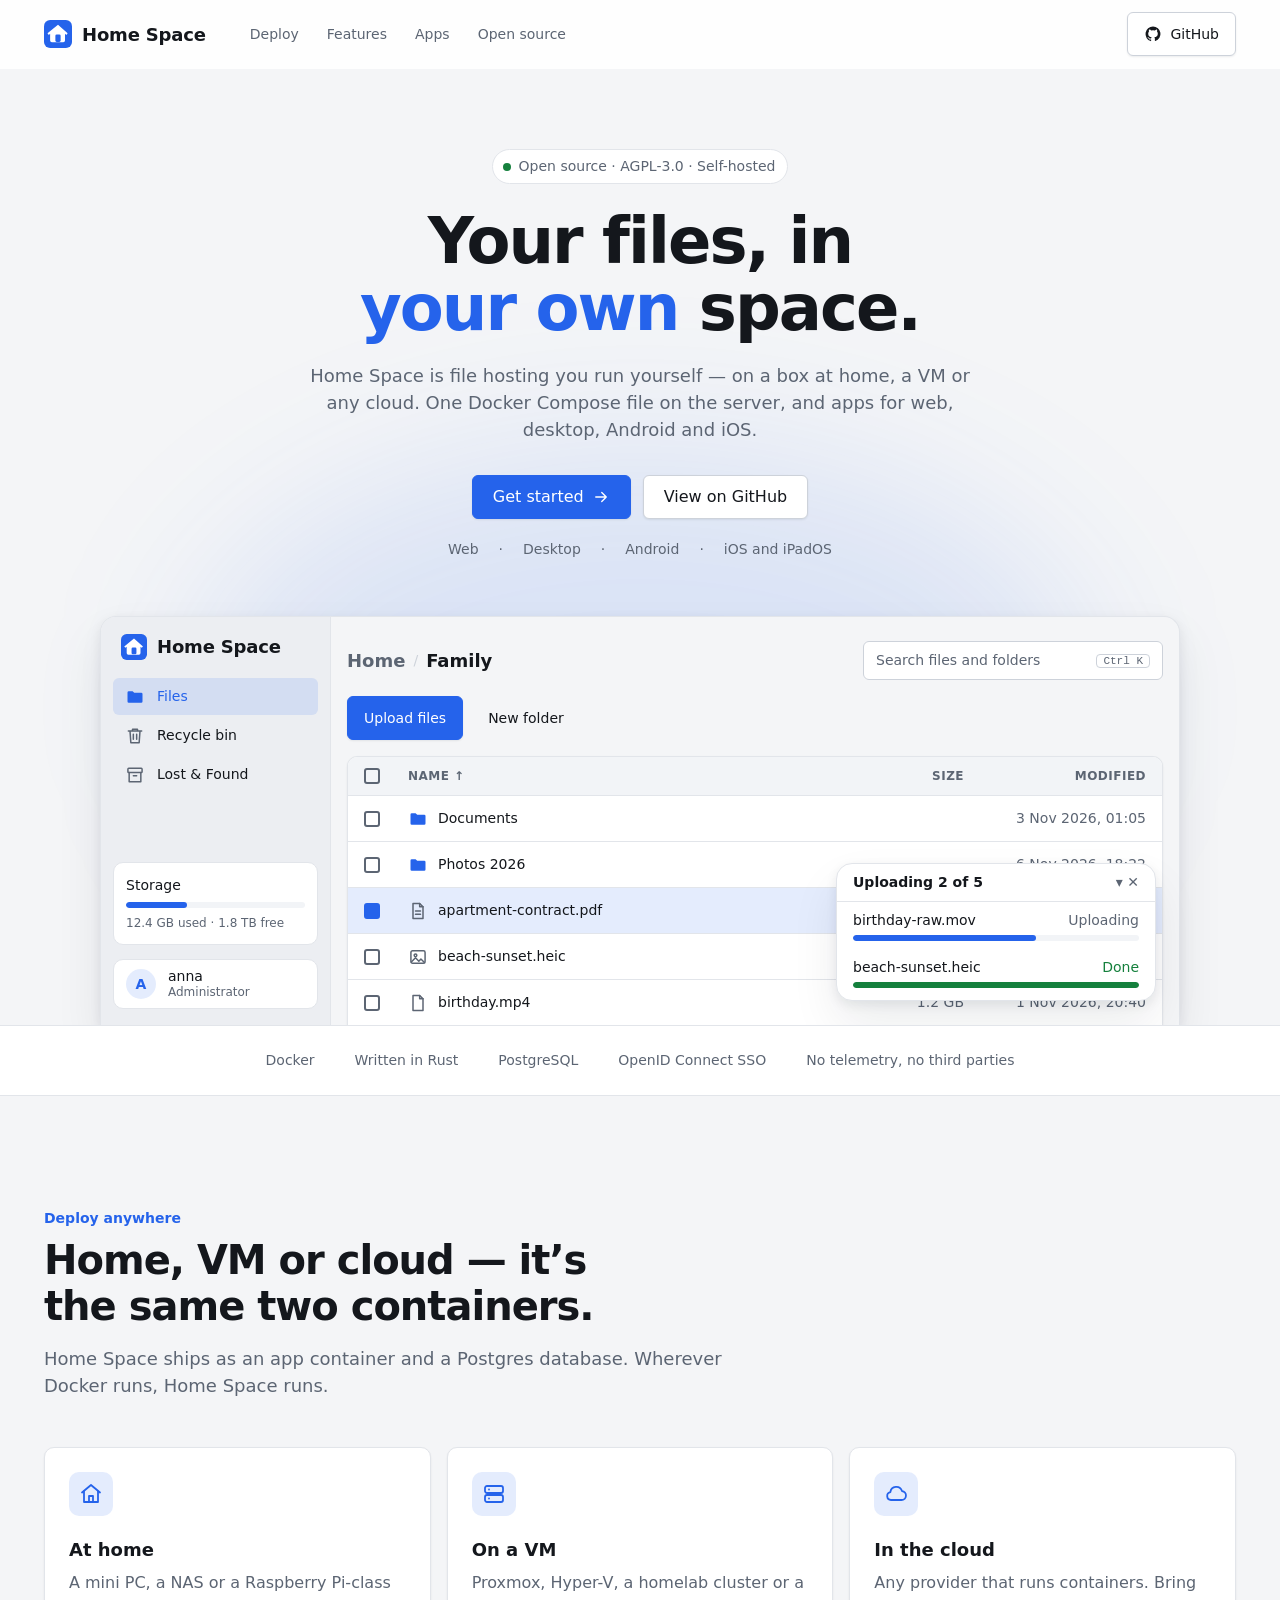
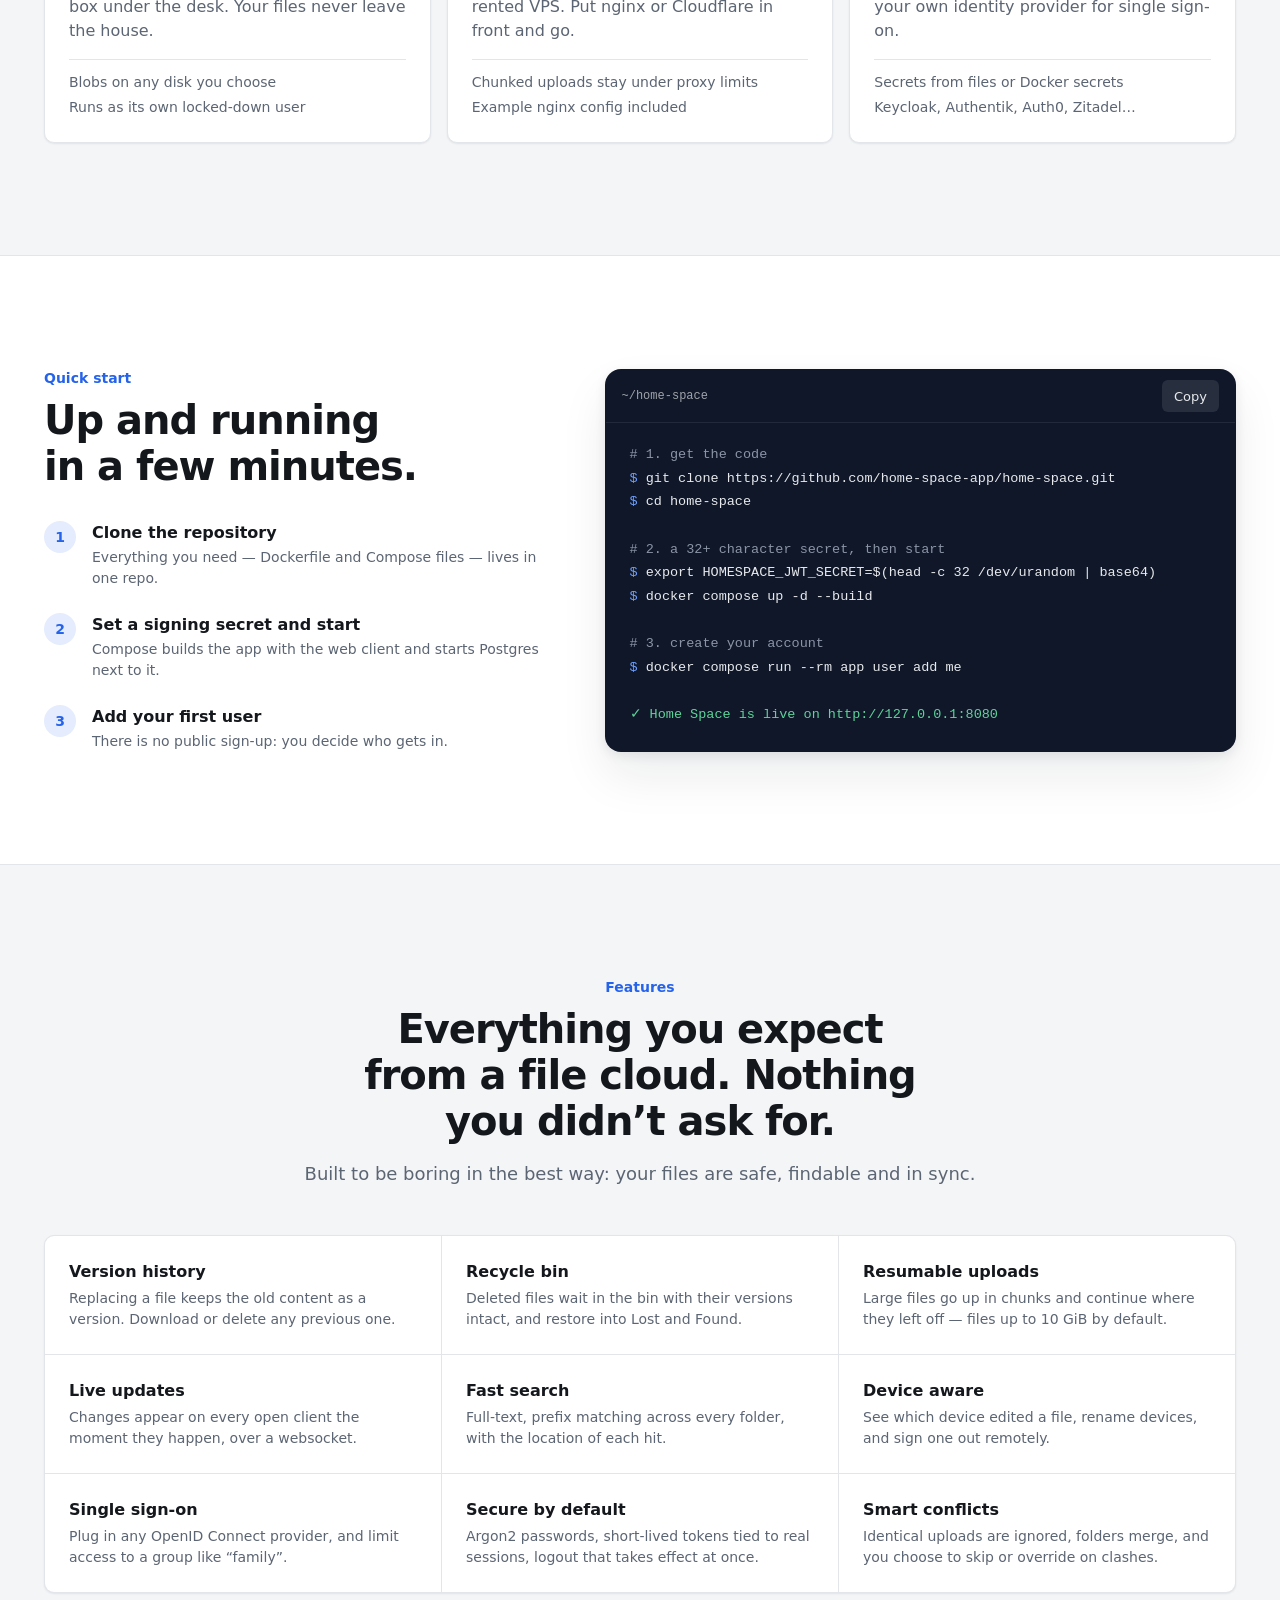
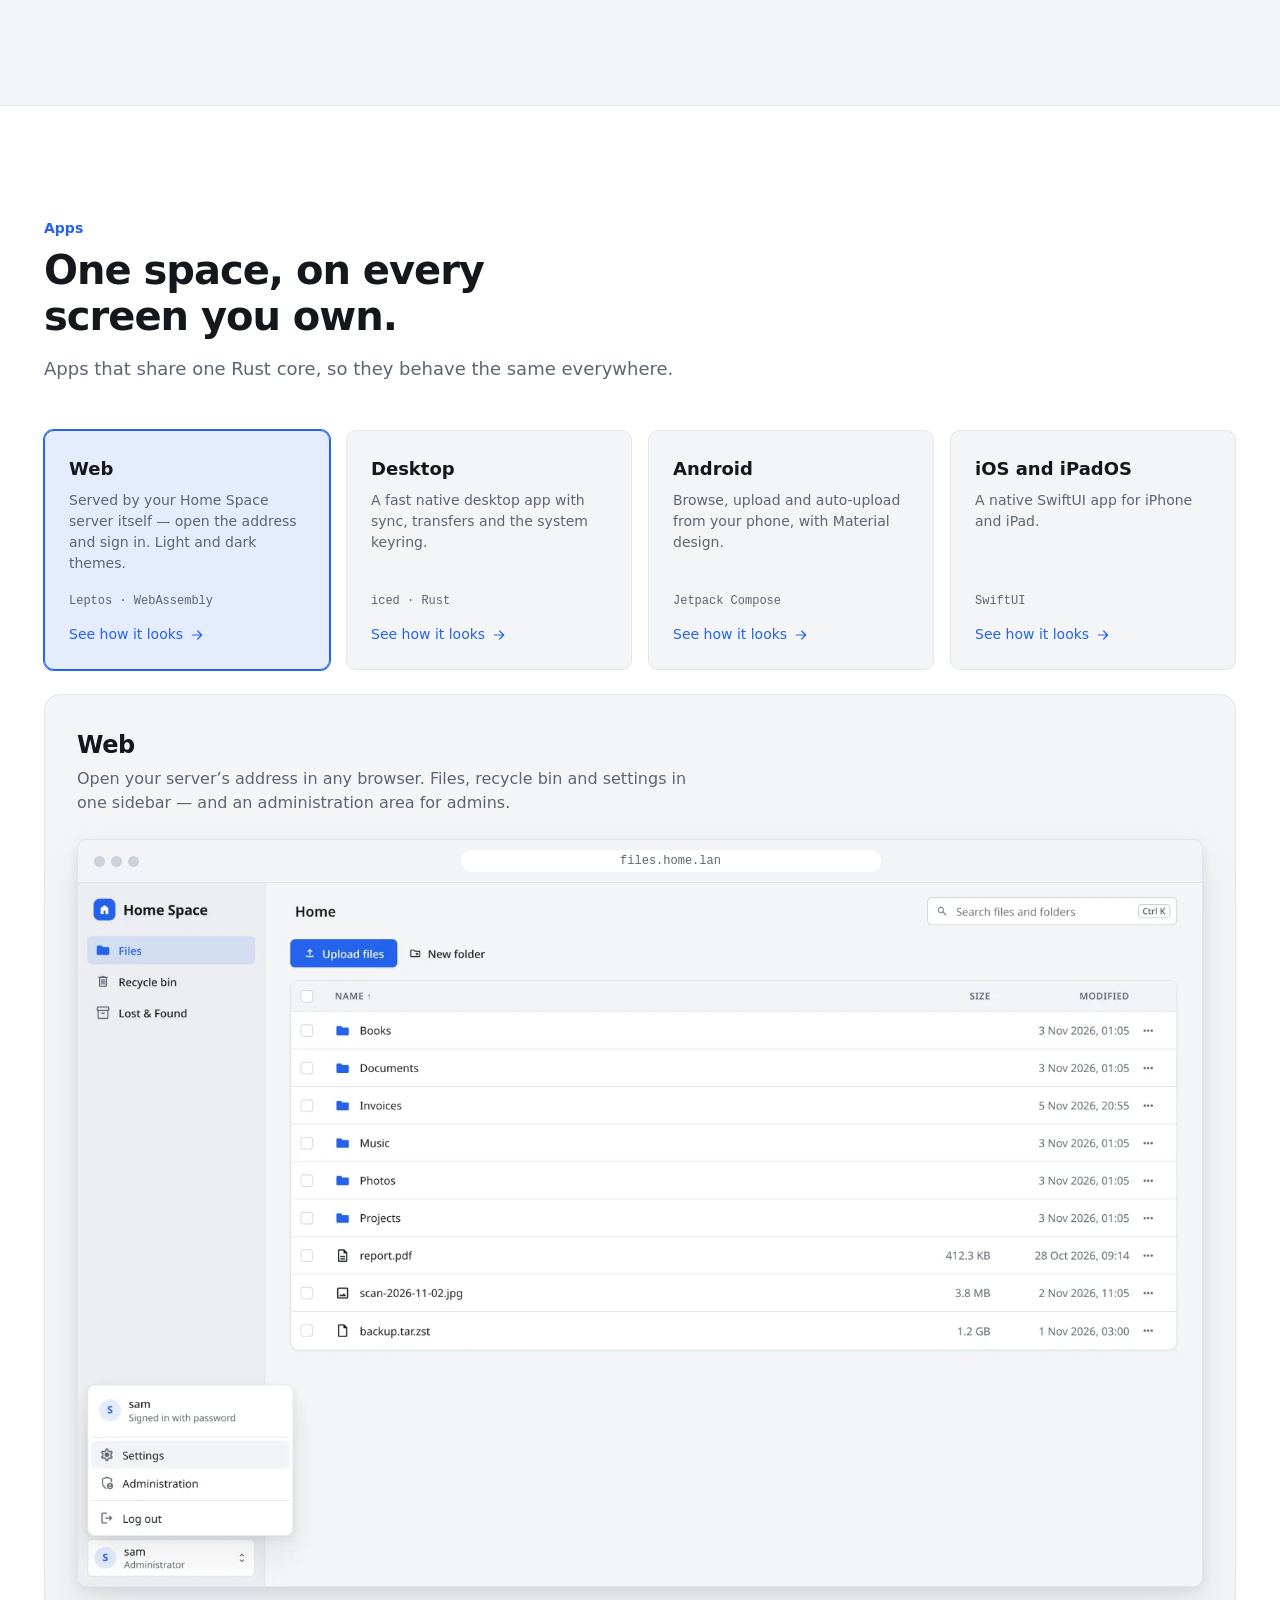
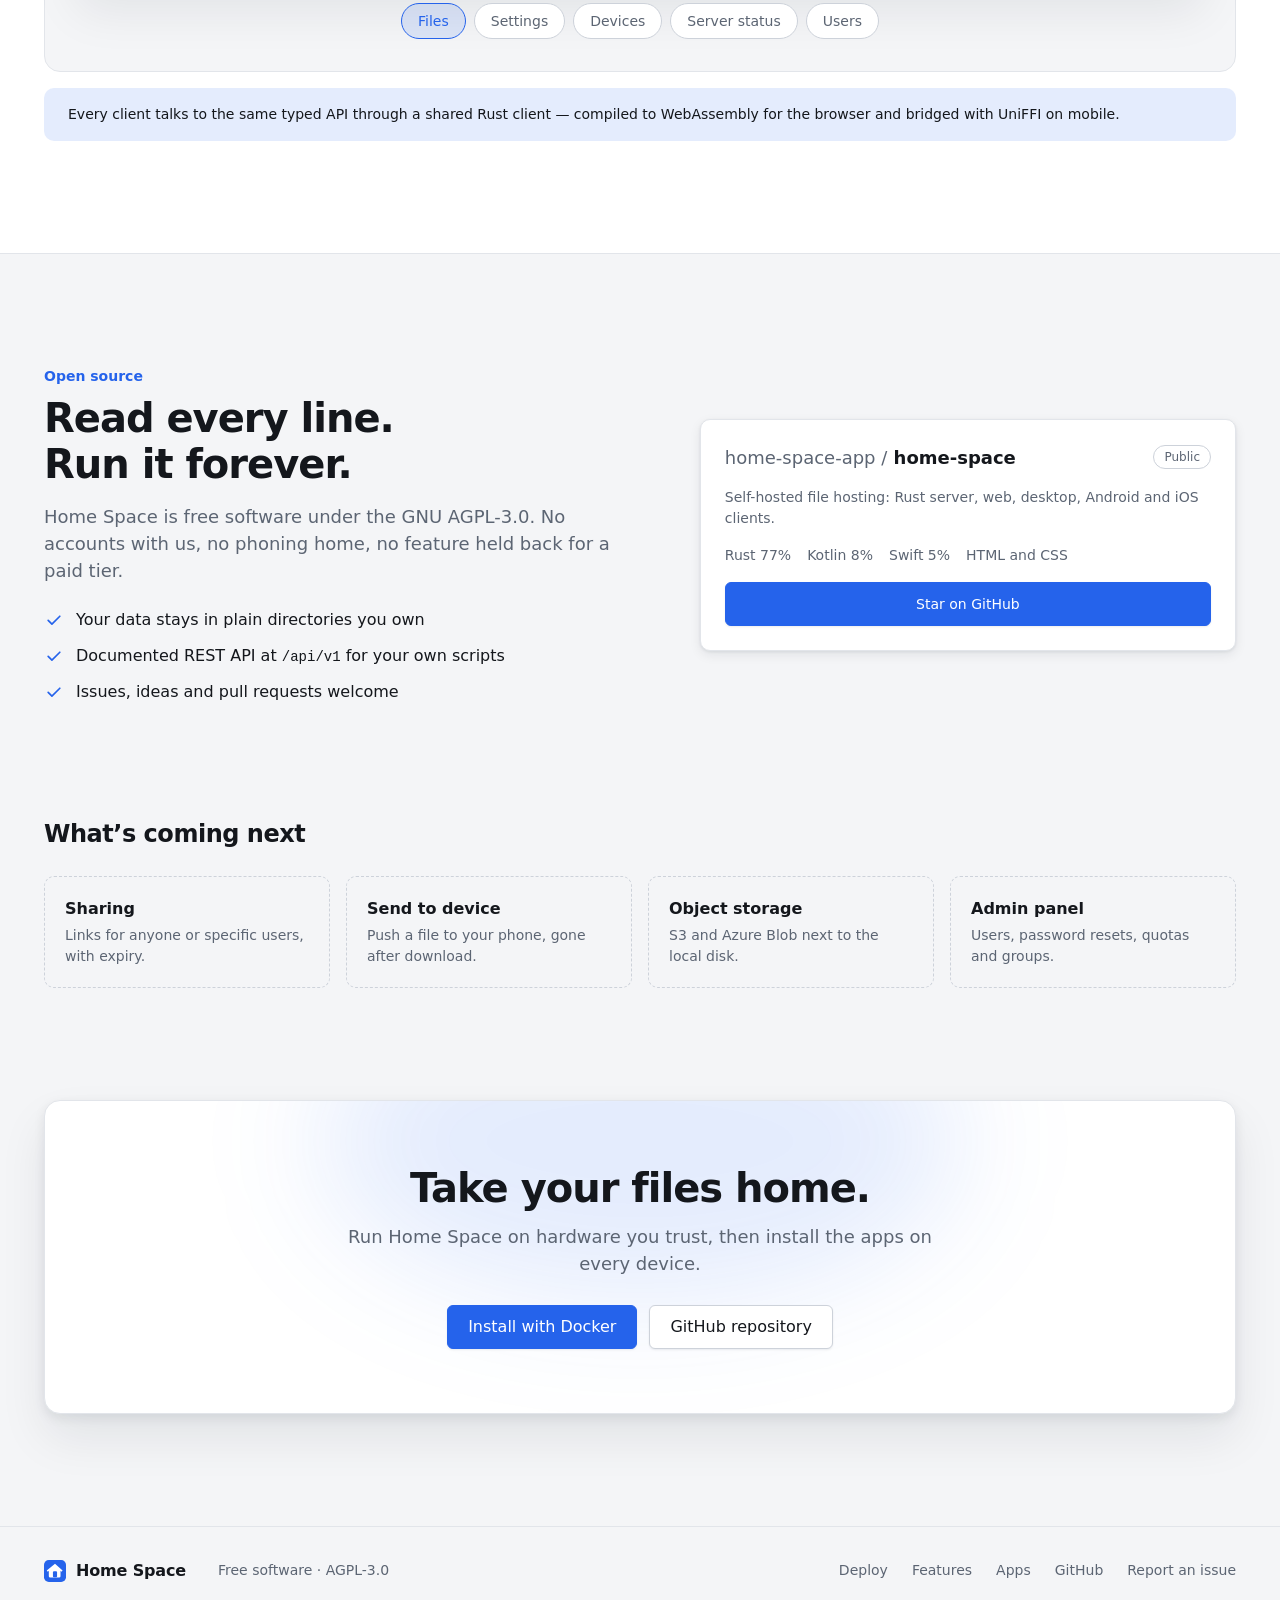
==== commit 9d61776e: "feat(site): add client previews and new web design Make the Apps cards links that open a view of eac" ====
--- a/src/index.html
+++ b/src/index.html
@@ -23,6 +23,8 @@
     <symbol id="i-file" viewBox="0 0 24 24"><path d="M6 3h8l4 4v14H6Z"/><path d="M14 3v4h4M9 12h6M9 16h6"/></symbol>
     <symbol id="i-draft" viewBox="0 0 24 24"><path d="M6 3h8l4 4v14H6Z"/><path d="M14 3v4h4"/></symbol>
     <symbol id="i-image" viewBox="0 0 24 24"><rect x="3.5" y="4.5" width="17" height="15" rx="2"/><circle cx="9" cy="10" r="1.6"/><path d="m4 18 5-5 4 4 2.5-2.5L20 19"/></symbol>
+    <symbol id="i-bin" viewBox="0 0 24 24"><path d="M4 6h16M9 6V4h6v2M6 6l1 14h10l1-14M10 10v6M14 10v6"/></symbol>
+    <symbol id="i-box" viewBox="0 0 24 24"><rect x="3.5" y="4" width="17" height="5" rx="1"/><path d="M5 9v11h14V9M10 13h4"/></symbol>
     <symbol id="i-arrow" viewBox="0 0 24 24"><path d="M5 12h14M13 6l6 6-6 6"/></symbol>
     <symbol id="i-check" viewBox="0 0 24 24"><path d="m5 12.5 4.5 4.5L19 7.5"/></symbol>
     <symbol id="i-github" viewBox="0 0 24 24"><path stroke="none" fill="currentColor" d="M12 2a10 10 0 0 0-3.16 19.49c.5.09.68-.22.68-.48v-1.7c-2.78.6-3.37-1.34-3.37-1.34-.45-1.16-1.11-1.47-1.11-1.47-.91-.62.07-.6.07-.6 1 .07 1.53 1.03 1.53 1.03.9 1.52 2.34 1.08 2.91.83.09-.65.35-1.09.63-1.34-2.22-.25-4.55-1.11-4.55-4.94 0-1.09.39-1.98 1.03-2.68-.1-.25-.45-1.27.1-2.64 0 0 .84-.27 2.75 1.02a9.6 9.6 0 0 1 5 0c1.91-1.3 2.75-1.02 2.75-1.02.55 1.37.2 2.39.1 2.64.64.7 1.03 1.59 1.03 2.68 0 3.84-2.34 4.68-4.57 4.93.36.31.68.92.68 1.85v2.74c0 .27.18.58.69.48A10 10 0 0 0 12 2Z"/></symbol>
@@ -62,28 +64,31 @@
 
       <!-- Product shot: mirrors the real web UI -->
       <div class="shot" aria-hidden="true">
-        <div class="app">
-          <div class="app-bar">
-            <span class="app-bar__brand">Home Space</span>
-            <span class="app-bar__search">Search files and folders</span>
-            <span class="app-bar__user">anna</span>
-            <span class="button button--ghost">Log out</span>
-          </div>
+        <div class="app app--sidebar">
+          <aside class="app-side">
+            <span class="app-side__brand"><img src="favicon.svg" alt="">Home Space</span>
+            <span class="app-side__item app-side__item--on"><svg class="ic ic--folder"><use href="#i-folder"/></svg>Files</span>
+            <span class="app-side__item"><svg class="ic"><use href="#i-bin"/></svg>Recycle bin</span>
+            <span class="app-side__item"><svg class="ic"><use href="#i-box"/></svg>Lost &amp; Found</span>
+            <span class="app-side__storage"><b>Storage</b><span class="progress"><span class="progress__fill progress__fill--part"></span></span><small>12.4 GB used · 1.8 TB free</small></span>
+            <span class="app-side__user"><span class="avatar">A</span><span><b>anna</b><small>Administrator</small></span></span>
+          </aside>
           <div class="explorer">
             <div class="explorer__header">
               <span class="crumb">Home</span><span class="crumb-sep">/</span><span class="crumb crumb--current">Family</span>
-              <span class="explorer__actions">
-                <span class="button">New folder</span>
-                <span class="button button--primary">Upload files</span>
-              </span>
+              <span class="app-search">Search files and folders<kbd>Ctrl K</kbd></span>
+            </div>
+            <div class="explorer__actions">
+              <span class="button button--primary">Upload files</span>
+              <span class="button button--ghost">New folder</span>
             </div>
             <div class="node-table">
               <div class="node-row node-row--head"><span class="cb"></span><span>Name ↑</span><span class="r">Size</span><span class="r">Modified</span></div>
-              <div class="node-row"><span class="cb"></span><span class="nm"><svg class="ic ic--folder"><use href="#i-folder"/></svg>Documents</span><span class="r">—</span><span class="r">11/3/26, 1:05 AM</span></div>
-              <div class="node-row"><span class="cb"></span><span class="nm"><svg class="ic ic--folder"><use href="#i-folder"/></svg>Photos 2026</span><span class="r">—</span><span class="r">11/6/26, 6:22 PM</span></div>
-              <div class="node-row node-row--selected"><span class="cb cb--on"></span><span class="nm"><svg class="ic"><use href="#i-file"/></svg>apartment-contract.pdf</span><span class="r">412.3 KB</span><span class="r">10/28/26, 9:14 AM</span></div>
-              <div class="node-row"><span class="cb"></span><span class="nm"><svg class="ic"><use href="#i-image"/></svg>beach-sunset.heic</span><span class="r">3.8 MB</span><span class="r">11/7/26, 11:05 AM</span></div>
-              <div class="node-row"><span class="cb"></span><span class="nm"><svg class="ic"><use href="#i-draft"/></svg>birthday.mp4</span><span class="r">1.2 GB</span><span class="r">11/1/26, 8:40 PM</span></div>
+              <div class="node-row"><span class="cb"></span><span class="nm"><svg class="ic ic--folder"><use href="#i-folder"/></svg>Documents</span><span class="r"></span><span class="r">3 Nov 2026, 01:05</span></div>
+              <div class="node-row"><span class="cb"></span><span class="nm"><svg class="ic ic--folder"><use href="#i-folder"/></svg>Photos 2026</span><span class="r"></span><span class="r">6 Nov 2026, 18:22</span></div>
+              <div class="node-row node-row--selected"><span class="cb cb--on"></span><span class="nm"><svg class="ic"><use href="#i-file"/></svg>apartment-contract.pdf</span><span class="r">412.3 KB</span><span class="r">28 Oct 2026, 09:14</span></div>
+              <div class="node-row"><span class="cb"></span><span class="nm"><svg class="ic"><use href="#i-image"/></svg>beach-sunset.heic</span><span class="r">3.8 MB</span><span class="r">7 Nov 2026, 11:05</span></div>
+              <div class="node-row"><span class="cb"></span><span class="nm"><svg class="ic"><use href="#i-draft"/></svg>birthday.mp4</span><span class="r">1.2 GB</span><span class="r">1 Nov 2026, 20:40</span></div>
             </div>
           </div>
         </div>
@@ -205,28 +210,162 @@
         <h2>One space, on every screen you own.</h2>
         <p>Apps that share one Rust core, so they behave the same everywhere.</p>
       </div>
-      <div class="cards cards--4">
-        <article class="client">
+      <div class="cards cards--4 client-tabs" role="tablist" aria-label="Apps">
+        <a class="client" href="#apps-web" id="tab-web" role="tab" aria-controls="view-web" aria-selected="true" data-client="web">
           <h3>Web</h3>
           <p>Served by your Home Space server itself — open the address and sign in. Light and dark themes.</p>
           <div class="client__tech">Leptos · WebAssembly</div>
-        </article>
-        <article class="client">
+          <span class="client__more">See how it looks <svg class="ic"><use href="#i-arrow"/></svg></span>
+        </a>
+        <a class="client" href="#apps-desktop" id="tab-desktop" role="tab" aria-controls="view-desktop" aria-selected="false" data-client="desktop">
           <h3>Desktop</h3>
           <p>A fast native desktop app with sync, transfers and the system keyring.</p>
           <div class="client__tech">iced · Rust</div>
-        </article>
-        <article class="client">
+          <span class="client__more">See how it looks <svg class="ic"><use href="#i-arrow"/></svg></span>
+        </a>
+        <a class="client" href="#apps-android" id="tab-android" role="tab" aria-controls="view-android" aria-selected="false" data-client="android">
           <h3>Android</h3>
           <p>Browse, upload and auto-upload from your phone, with Material design.</p>
           <div class="client__tech">Jetpack Compose</div>
-        </article>
-        <article class="client">
+          <span class="client__more">See how it looks <svg class="ic"><use href="#i-arrow"/></svg></span>
+        </a>
+        <a class="client" href="#apps-ios" id="tab-ios" role="tab" aria-controls="view-ios" aria-selected="false" data-client="ios">
           <h3>iOS and iPadOS</h3>
           <p>A native SwiftUI app for iPhone and iPad.</p>
           <div class="client__tech">SwiftUI</div>
-        </article>
-      </div>
+          <span class="client__more">See how it looks <svg class="ic"><use href="#i-arrow"/></svg></span>
+        </a>
+      </div>
+
+      <!-- Client views: one panel per app, switched by the cards above -->
+      <div class="client-views">
+        <!-- Web -->
+        <div class="client-view" id="view-web" role="tabpanel" aria-labelledby="tab-web">
+          <div class="client-view__head">
+            <h3>Web</h3>
+            <p>Open your server’s address in any browser. Files, recycle bin and settings in one sidebar — and an administration area for admins.</p>
+          </div>
+          <div class="gallery" data-gallery>
+            <figure class="browser">
+              <div class="browser__bar" aria-hidden="true"><span class="browser__dots"><i></i><i></i><i></i></span><span class="browser__url">files.home.lan</span></div>
+              <picture data-shot>
+                <source media="(prefers-color-scheme: dark)" srcset="screens/web-files-dark.webp">
+                <img src="screens/web-files-light.webp" width="1600" height="1000" alt="Home Space web app showing the Home folder with the account menu open" loading="lazy">
+              </picture>
+            </figure>
+            <div class="gallery__thumbs" role="group" aria-label="Web screens">
+              <button type="button" class="thumb" aria-pressed="true" data-light="screens/web-files-light.webp" data-dark="screens/web-files-dark.webp" data-alt="Home Space web app showing the Home folder with the account menu open">Files</button>
+              <button type="button" class="thumb" aria-pressed="false" data-light="screens/web-settingsaccount-light.webp" data-dark="screens/web-settingsaccount-dark.webp" data-alt="Home Space web account settings with sign-in method, password and storage">Settings</button>
+              <button type="button" class="thumb" aria-pressed="false" data-light="screens/web-settingsdevices-light.webp" data-dark="screens/web-settingsdevices-dark.webp" data-alt="Home Space web settings listing signed-in devices">Devices</button>
+              <button type="button" class="thumb" aria-pressed="false" data-light="screens/web-adminstatus-light.webp" data-dark="screens/web-adminstatus-dark.webp" data-alt="Home Space web administration showing server status, disk use and configuration">Server status</button>
+              <button type="button" class="thumb" aria-pressed="false" data-light="screens/web-adminusers-light.webp" data-dark="screens/web-adminusers-dark.webp" data-alt="Home Space web administration listing users with roles, quotas and devices">Users</button>
+            </div>
+          </div>
+        </div>
+
+        <!-- Desktop -->
+        <div class="client-view" id="view-desktop" role="tabpanel" aria-labelledby="tab-desktop" hidden>
+          <div class="client-view__head">
+            <h3>Desktop</h3>
+            <p>A sidebar for files, the sync queue, the recycle bin and your devices — and a folder on disk that stays in sync.</p>
+          </div>
+          <div class="gallery" data-gallery>
+            <figure class="window">
+              <picture data-shot>
+                <source media="(prefers-color-scheme: dark)" srcset="screens/desktop-browser-dark.webp">
+                <img src="screens/desktop-browser-light.webp" width="1600" height="1000" alt="Home Space desktop app showing the Home folder with sync status on each file" loading="lazy">
+              </picture>
+            </figure>
+            <div class="gallery__thumbs" role="group" aria-label="Desktop screens">
+              <button type="button" class="thumb" aria-pressed="true" data-light="screens/desktop-browser-light.webp" data-dark="screens/desktop-browser-dark.webp" data-alt="Home Space desktop app showing the Home folder with sync status on each file">Files</button>
+              <button type="button" class="thumb" aria-pressed="false" data-light="screens/desktop-syncqueue-light.webp" data-dark="screens/desktop-syncqueue-dark.webp" data-alt="Home Space desktop sync queue with failed, active and waiting transfers">Sync queue</button>
+              <button type="button" class="thumb" aria-pressed="false" data-light="screens/desktop-details-light.webp" data-dark="screens/desktop-details-dark.webp" data-alt="Home Space desktop app with the details panel open for a file">Details</button>
+            </div>
+          </div>
+        </div>
+
+        <!-- Android -->
+        <div class="client-view" id="view-android" role="tabpanel" aria-labelledby="tab-android" hidden>
+          <div class="client-view__head">
+            <h3>Android</h3>
+            <p>Material 3 on your phone: browse folders, watch uploads and downloads, and pick what syncs.</p>
+          </div>
+          <div class="phones">
+            <figure class="phone">
+              <picture>
+                <source media="(prefers-color-scheme: dark)" srcset="screens/android-browse-dark.webp">
+                <img src="screens/android-browse-light.webp" width="780" height="1688" alt="Home Space for Android browsing the Documents folder" loading="lazy">
+              </picture>
+              <figcaption>Files</figcaption>
+            </figure>
+            <figure class="phone">
+              <picture>
+                <source media="(prefers-color-scheme: dark)" srcset="screens/android-transfers-dark.webp">
+                <img src="screens/android-transfers-light.webp" width="780" height="1688" alt="Home Space for Android transfers screen" loading="lazy">
+              </picture>
+              <figcaption>Transfers</figcaption>
+            </figure>
+            <figure class="phone">
+              <picture>
+                <source media="(prefers-color-scheme: dark)" srcset="screens/android-settings-dark.webp">
+                <img src="screens/android-settings-light.webp" width="780" height="1688" alt="Home Space for Android settings screen" loading="lazy">
+              </picture>
+              <figcaption>Settings</figcaption>
+            </figure>
+          </div>
+        </div>
+
+        <!-- iOS -->
+        <div class="client-view" id="view-ios" role="tabpanel" aria-labelledby="tab-ios" hidden>
+          <div class="client-view__head">
+            <h3>iOS and iPadOS</h3>
+            <p>Feels like the Files app: tall rows, search in the title bar, and Quick Look to view and mark up files.</p>
+          </div>
+          <div class="phones" aria-hidden="true">
+            <figure class="phone">
+              <div class="ios">
+                <div class="ios__status"><span>9:41</span><span class="ios__icons">▮▮▮ ◔</span></div>
+                <div class="ios__nav"><span class="ios__link">Select</span><span class="ios__btns"><span class="ios__link">＋</span><span class="ios__link">⋯</span></span></div>
+                <div class="ios__title">Home</div>
+                <div class="ios__search">Search Files and Folders</div>
+                <ul class="ios__list">
+                  <li><svg class="ic ic--folder"><use href="#i-folder"/></svg><div><b>Documents</b><span>3 Nov 2026, 01:05</span></div></li>
+                  <li><svg class="ic ic--folder"><use href="#i-folder"/></svg><div><b>Family</b><span>6 Nov 2026, 18:22</span></div></li>
+                  <li><svg class="ic ic--folder"><use href="#i-folder"/></svg><div><b>Photos 2026</b><span>7 Nov 2026, 11:05</span></div></li>
+                  <li><svg class="ic"><use href="#i-file"/></svg><div><b>report.pdf</b><span>412.3 KB · 28 Oct 2026, 09:14</span></div></li>
+                  <li><svg class="ic"><use href="#i-image"/></svg><div><b>beach-sunset.heic</b><span>3.8 MB · 7 Nov 2026, 11:05</span></div></li>
+                  <li><svg class="ic"><use href="#i-draft"/></svg><div><b>birthday.mp4</b><span>1.2 GB · 1 Nov 2026, 20:40</span></div></li>
+                  <li><svg class="ic"><use href="#i-file"/></svg><div><b>notes.txt</b><span>2.1 KB · 2 Nov 2026, 08:30</span></div></li>
+                </ul>
+                <div class="ios__home"></div>
+              </div>
+              <figcaption>Files</figcaption>
+            </figure>
+            <figure class="phone">
+              <div class="ios">
+                <div class="ios__status"><span>9:41</span><span class="ios__icons">▮▮▮ ◔</span></div>
+                <div class="ios__nav"><span class="ios__link">‹ Home</span><span class="ios__btns"><span class="ios__link ios__link--on">＋</span><span class="ios__link">⋯</span></span></div>
+                <div class="ios__title">Family</div>
+                <div class="ios__search">Search Files and Folders</div>
+                <ul class="ios__list ios__list--dim">
+                  <li><svg class="ic ic--folder"><use href="#i-folder"/></svg><div><b>Recipes</b><span>12 Oct 2026, 16:47</span></div></li>
+                  <li><svg class="ic"><use href="#i-file"/></svg><div><b>apartment-contract.pdf</b><span>412.3 KB · 28 Oct 2026, 09:14</span></div></li>
+                  <li><svg class="ic"><use href="#i-file"/></svg><div><b>insurance-2026.pdf</b><span>96.0 KB · 30 Sep 2026, 14:10</span></div></li>
+                  <li><svg class="ic"><use href="#i-image"/></svg><div><b>garden.jpg</b><span>2.4 MB · 4 Sep 2026, 10:02</span></div></li>
+                </ul>
+                <div class="ios__menu">
+                  <span>New Folder<svg class="ic"><use href="#i-folder"/></svg></span>
+                  <span>Upload Files<svg class="ic"><use href="#i-file"/></svg></span>
+                  <span>Upload Photos<svg class="ic"><use href="#i-image"/></svg></span>
+                </div>
+                <div class="ios__home"></div>
+              </div>
+              <figcaption>Add menu</figcaption>
+            </figure>
+          </div>
+        </div>
+      </div>
+
       <p class="shared-core">Every client talks to the same typed API through a shared Rust client — compiled to WebAssembly for the browser and bridged with UniFFI on mobile.</p>
     </div>
   </section>
@@ -315,6 +454,51 @@
       setTimeout(() => (btn.textContent = 'Copy'), 1600);
     });
   });
+
+  // Apps: each client card opens its view below the cards.
+  const tabs = [...document.querySelectorAll('.client-tabs [role=tab]')];
+  const selectClient = (name, scroll) => {
+    const tab = tabs.find(t => t.dataset.client === name);
+    if (!tab) return false;
+    tabs.forEach(t => {
+      const on = t === tab;
+      t.setAttribute('aria-selected', on);
+      t.tabIndex = on ? 0 : -1;
+      document.getElementById(t.getAttribute('aria-controls')).hidden = !on;
+    });
+    if (scroll) document.getElementById(tab.getAttribute('aria-controls')).scrollIntoView({ block: 'nearest' });
+    return true;
+  };
+  tabs.forEach((tab, i) => {
+    tab.addEventListener('click', e => {
+      e.preventDefault();
+      selectClient(tab.dataset.client, true);
+      history.replaceState(null, '', tab.getAttribute('href'));
+    });
+    tab.addEventListener('keydown', e => {
+      const step = { ArrowRight: 1, ArrowLeft: -1 }[e.key];
+      if (!step) return;
+      const next = tabs[(i + step + tabs.length) % tabs.length];
+      next.focus(); next.click();
+    });
+  });
+  const fromHash = () => {
+    const m = location.hash.match(/^#apps-(\w+)$/);
+    if (m && selectClient(m[1], false)) document.getElementById('apps').scrollIntoView();
+  };
+  fromHash();
+  addEventListener('hashchange', fromHash);
+
+  // Desktop gallery: thumbnails swap the main screenshot.
+  document.querySelectorAll('[data-gallery]').forEach(g => {
+    const pic = g.querySelector('[data-shot]');
+    g.querySelectorAll('.thumb').forEach(btn => btn.addEventListener('click', () => {
+      g.querySelectorAll('.thumb').forEach(b => b.setAttribute('aria-pressed', b === btn));
+      pic.querySelector('source').srcset = btn.dataset.dark;
+      const img = pic.querySelector('img');
+      img.src = btn.dataset.light; img.alt = btn.dataset.alt;
+    }));
+  });
 </script>
 </body>
 </html>
--- a/src/styles.css
+++ b/src/styles.css
@@ -161,6 +161,29 @@
 .cb { width: 16px; height: 16px; border: 2px solid var(--color-muted); border-radius: 3px; }
 .cb--on { border-color: var(--color-accent); background: var(--color-accent); }
 
+/* Sidebar layout (web designs, Nov 2026) */
+.app--sidebar { display: grid; grid-template-columns: 230px minmax(0, 1fr); }
+.app-side { display: flex; flex-direction: column; gap: 2px; padding: var(--space-4) var(--space-3); background: light-dark(#eceef2, #13161b); border-right: 1px solid var(--color-border); }
+.app-side__brand { display: flex; align-items: center; gap: 10px; padding: 0 var(--space-2) var(--space-4); font-size: var(--text-lg); font-weight: 650; letter-spacing: -0.01em; }
+.app-side__brand img { width: 26px; height: 26px; }
+.app-side__item { display: flex; align-items: center; gap: var(--space-3); padding: var(--space-2) var(--space-3); border-radius: var(--radius-sm); }
+.app-side__item .ic { color: var(--color-muted); }
+.app-side__item .ic--folder { fill: currentColor; stroke: none; }
+.app-side__item--on { background: var(--color-accent-soft); color: var(--color-accent); }
+.app-side__item--on .ic { color: var(--color-accent); }
+.app-side__storage { margin-top: auto; display: flex; flex-direction: column; gap: 6px; padding: var(--space-3); border: 1px solid var(--color-border); border-radius: var(--radius-md); background: var(--color-surface); }
+.app-side__storage b { font-weight: 500; }
+.app-side__storage small, .app-side__user small { color: var(--color-muted); font-size: 0.75rem; }
+.progress__fill--part { width: 34%; background: var(--color-accent); }
+.app-side__user { display: flex; align-items: center; gap: var(--space-3); margin-top: var(--space-3); padding: var(--space-2) var(--space-3); border: 1px solid var(--color-border); border-radius: var(--radius-md); background: var(--color-surface); }
+.app-side__user > span:last-child { display: flex; flex-direction: column; line-height: 1.25; }
+.app-side__user b { font-weight: 500; }
+.avatar { width: 30px; height: 30px; flex: none; display: grid; place-items: center; border-radius: 50%; background: var(--color-accent-soft); color: var(--color-accent); font-weight: 600; }
+.app-search { flex: 0 1 300px; margin-left: auto; display: flex; justify-content: space-between; align-items: center; gap: var(--space-2); padding: var(--space-2) var(--space-3); border: 1px solid var(--color-border-strong); border-radius: var(--radius-sm); background: var(--color-surface); color: var(--color-muted); }
+.app-search kbd { padding: 0 6px; border: 1px solid var(--color-border-strong); border-radius: 4px; font: 11px var(--font-mono); }
+.app--sidebar .explorer__actions { margin-left: 0; }
+.app--sidebar .node-row--head { text-transform: uppercase; }
+
 .upload-panel { position: absolute; right: var(--space-5); bottom: var(--space-5); width: min(320px, calc(100% - 48px)); background: var(--color-surface); border: 1px solid var(--color-border); border-radius: var(--radius-lg); box-shadow: var(--shadow-lg); overflow: hidden; }
 .upload-panel__head { display: flex; justify-content: space-between; padding: var(--space-2) var(--space-4); border-bottom: 1px solid var(--color-border); font-weight: 600; }
 .upload-panel__head span { color: var(--color-muted); font-weight: 400; }
@@ -236,6 +259,67 @@
 .client h3 { font-size: var(--text-lg); font-weight: 600; }
 .client p { color: var(--color-muted); font-size: var(--text-sm); }
 .client__tech { margin-top: auto; padding-top: var(--space-3); font: 12px var(--font-mono); color: var(--color-muted); }
+a.client { color: var(--color-text); cursor: pointer; transition: border-color var(--transition), box-shadow var(--transition), background var(--transition); }
+a.client:hover { color: var(--color-text); border-color: var(--color-border-strong); box-shadow: var(--shadow-md); }
+a.client[aria-selected="true"] { border-color: var(--color-accent); background: var(--color-accent-soft); box-shadow: 0 0 0 1px var(--color-accent); }
+.client__more { display: inline-flex; align-items: center; gap: 6px; margin-top: var(--space-2); color: var(--color-accent); font-size: var(--text-sm); font-weight: 500; }
+.client__more .ic { width: 16px; height: 16px; transition: transform var(--transition); }
+a.client:hover .client__more .ic { transform: translateX(3px); }
+
+.client-views { margin-top: var(--space-5); scroll-margin-top: 96px; }
+.client-view { scroll-margin-top: 96px; padding: var(--space-6); border: 1px solid var(--color-border); border-radius: var(--radius-lg); background: var(--color-bg); }
+.client-view[hidden] { display: none; }
+.client-view__head { max-width: 62ch; margin-bottom: var(--space-5); }
+.client-view__head h3 { font-size: var(--text-xl); font-weight: 700; letter-spacing: -0.02em; }
+.client-view__head p { margin-top: var(--space-1); color: var(--color-muted); }
+
+/* Web: browser frame around the web UI */
+.browser { border: 1px solid var(--color-border); border-radius: var(--radius-md); overflow: hidden; box-shadow: var(--shadow-lg); background: var(--color-surface); font-size: var(--text-sm); }
+.browser__bar { display: flex; align-items: center; gap: var(--space-4); padding: 10px var(--space-4); background: var(--color-surface-hover); border-bottom: 1px solid var(--color-border); }
+.browser__dots { display: flex; gap: 6px; }
+.browser__dots i { width: 11px; height: 11px; border-radius: 50%; background: var(--color-border-strong); }
+.browser__url { flex: 0 1 420px; margin: 0 auto; padding: 4px var(--space-3); border-radius: 999px; background: var(--color-surface); color: var(--color-muted); font: 12px var(--font-mono); text-align: center; white-space: nowrap; overflow: hidden; text-overflow: ellipsis; }
+
+/* Desktop: screenshot in a window with thumbnail switcher */
+.browser { margin: 0; }
+.browser img { width: 100%; height: auto; }
+.gallery picture img { aspect-ratio: 16 / 10; object-fit: cover; object-position: top; }
+.window { margin: 0; border: 1px solid var(--color-border); border-radius: var(--radius-md); overflow: hidden; box-shadow: var(--shadow-lg); background: var(--color-surface); }
+.window img { width: 100%; height: auto; }
+.gallery__thumbs { display: flex; flex-wrap: wrap; gap: var(--space-2); margin-top: var(--space-4); justify-content: center; }
+.thumb { min-height: 36px; padding: var(--space-1) var(--space-4); border: 1px solid var(--color-border-strong); border-radius: 999px; background: var(--color-surface); color: var(--color-muted); font: 500 var(--text-sm) var(--font-sans); cursor: pointer; transition: background var(--transition), color var(--transition), border-color var(--transition); }
+.thumb:hover { color: var(--color-text); }
+.thumb[aria-pressed="true"] { border-color: var(--color-accent); background: var(--color-accent-soft); color: var(--color-accent); }
+
+/* Phones: Android screenshots and the iOS mock */
+.phones { display: flex; gap: var(--space-6); justify-content: center; overflow-x: auto; padding: var(--space-2) var(--space-1) var(--space-3); scroll-snap-type: x mandatory; }
+.phone { flex: 0 0 auto; width: 260px; margin: 0; scroll-snap-align: center; text-align: center; }
+.phone > picture img, .phone > .ios { width: 100%; height: auto; border: 8px solid light-dark(#1b1e24, #2b3039); border-radius: 36px; box-shadow: var(--shadow-lg); background: var(--color-surface); }
+.phone figcaption { margin-top: var(--space-3); color: var(--color-muted); font-size: var(--text-sm); font-weight: 500; }
+
+.ios { position: relative; aspect-ratio: 780 / 1688; overflow: hidden; text-align: left; font-family: -apple-system, system-ui, sans-serif; color: var(--color-text); --ios-blue: light-dark(#007aff, #0a84ff); }
+.ios__status { display: flex; justify-content: space-between; padding: 12px 22px 4px; font-size: 12px; font-weight: 600; }
+.ios__icons { letter-spacing: -1px; font-size: 10px; }
+.ios__nav { display: flex; justify-content: space-between; align-items: center; padding: 4px 14px; font-size: 14px; }
+.ios__btns { display: flex; gap: 14px; }
+.ios__link { color: var(--ios-blue); }
+.ios__link--on { border-radius: 50%; background: color-mix(in oklab, var(--ios-blue) 18%, transparent); padding: 0 5px; }
+.ios__title { padding: 2px 14px 6px; font-size: 26px; font-weight: 700; letter-spacing: -0.02em; }
+.ios__search { margin: 0 14px 6px; padding: 6px 10px; border-radius: 10px; background: light-dark(#eeeef0, #24262b); color: var(--color-muted); font-size: 13px; }
+.ios__list { list-style: none; margin: 0; padding: 0; }
+.ios__list li { display: flex; align-items: center; gap: 12px; height: 46px; padding: 0 14px; border-bottom: 0.5px solid var(--color-border); }
+.ios__list .ic { width: 26px; height: 26px; color: var(--color-muted); stroke-width: 1.4; }
+.ios__list .ic--folder { color: var(--ios-blue); fill: currentColor; stroke: none; }
+.ios__list div { min-width: 0; display: flex; flex-direction: column; }
+.ios__list b { font-weight: 400; font-size: 13.5px; white-space: nowrap; overflow: hidden; text-overflow: ellipsis; }
+.ios__list span { font-size: 11px; color: var(--color-muted); }
+.ios__list--dim { opacity: 0.45; filter: blur(1px); }
+.ios__menu { position: absolute; top: 68px; right: 12px; width: 180px; display: flex; flex-direction: column; border-radius: 12px; background: light-dark(rgb(246 246 248 / 0.96), rgb(44 46 52 / 0.96)); box-shadow: 0 10px 30px rgb(0 0 0 / 0.25); overflow: hidden; font-size: 13.5px; }
+.ios__menu span { display: flex; justify-content: space-between; align-items: center; padding: 10px 12px; border-top: 0.5px solid var(--color-border-strong); }
+.ios__menu span:first-child { border-top: 0; }
+.ios__menu .ic { width: 16px; height: 16px; }
+.ios__home { position: absolute; bottom: 6px; left: 50%; width: 90px; height: 4px; transform: translateX(-50%); border-radius: 999px; background: var(--color-text); opacity: 0.8; }
+
 .shared-core { margin-top: var(--space-4); padding: var(--space-4) var(--space-5); border-radius: var(--radius-md); background: var(--color-accent-soft); font-size: var(--text-sm); }
 
 /* Open source */
@@ -280,6 +364,8 @@
   .site-header .wrap { justify-content: space-between; }
   .hero { padding-top: 48px; }
   .app-bar__search, .app-bar__user, .app-bar .button { display: none; }
+  .app--sidebar { grid-template-columns: 1fr; }
+  .app-side, .app-search { display: none; }
   .explorer__actions .button:not(.button--primary) { display: none; }
   .node-row { grid-template-columns: 24px minmax(0, 1fr) 72px; }
   .node-row > :last-child { display: none; }
@@ -287,6 +373,10 @@
   .split { gap: 40px; }
   .split > * { flex-basis: 100% !important; }
   .cta__box { padding: var(--space-7) var(--space-4); }
+  .client-view { padding: var(--space-4); }
+  .phones { justify-content: flex-start; gap: var(--space-4); margin: 0 calc(-1 * var(--space-4)); padding-inline: var(--space-4); }
+  .phone { width: 220px; }
+  .browser__dots { display: none; }
   .site-footer nav { margin-left: 0; }
 }
 
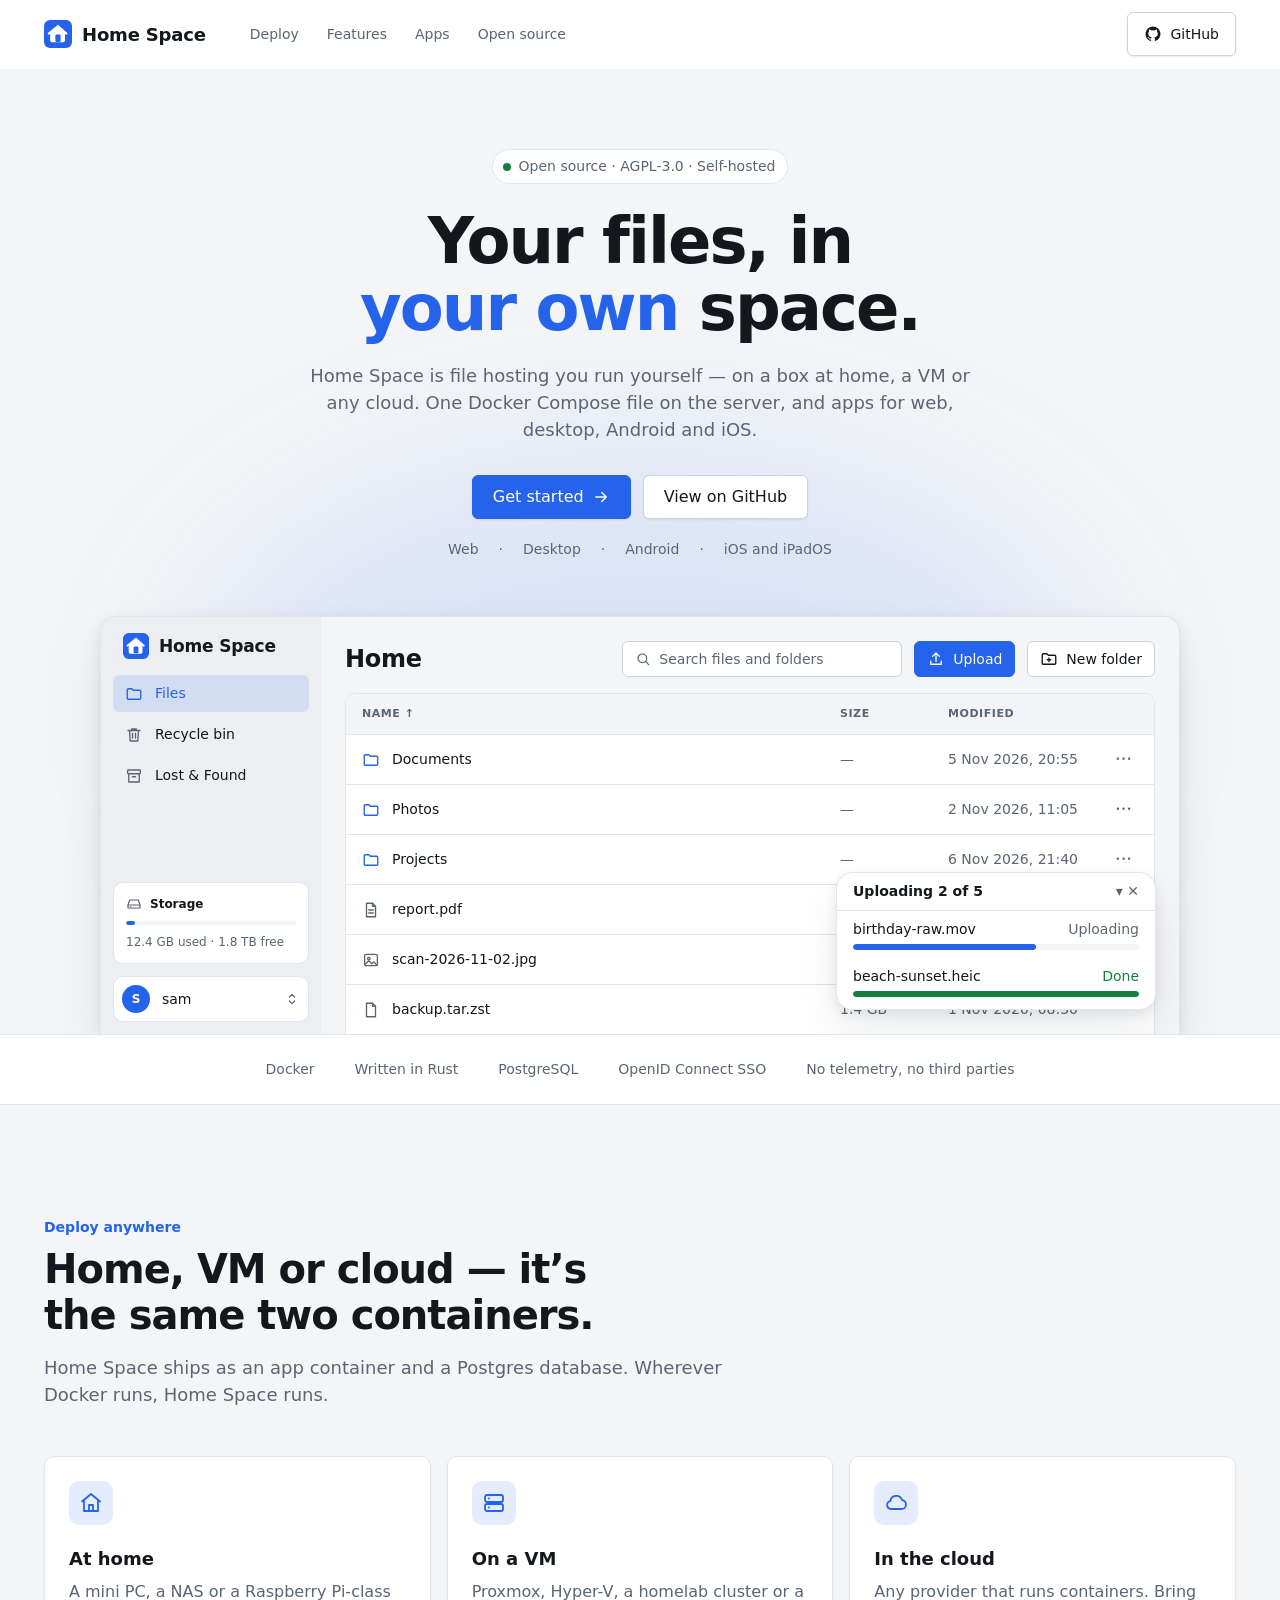
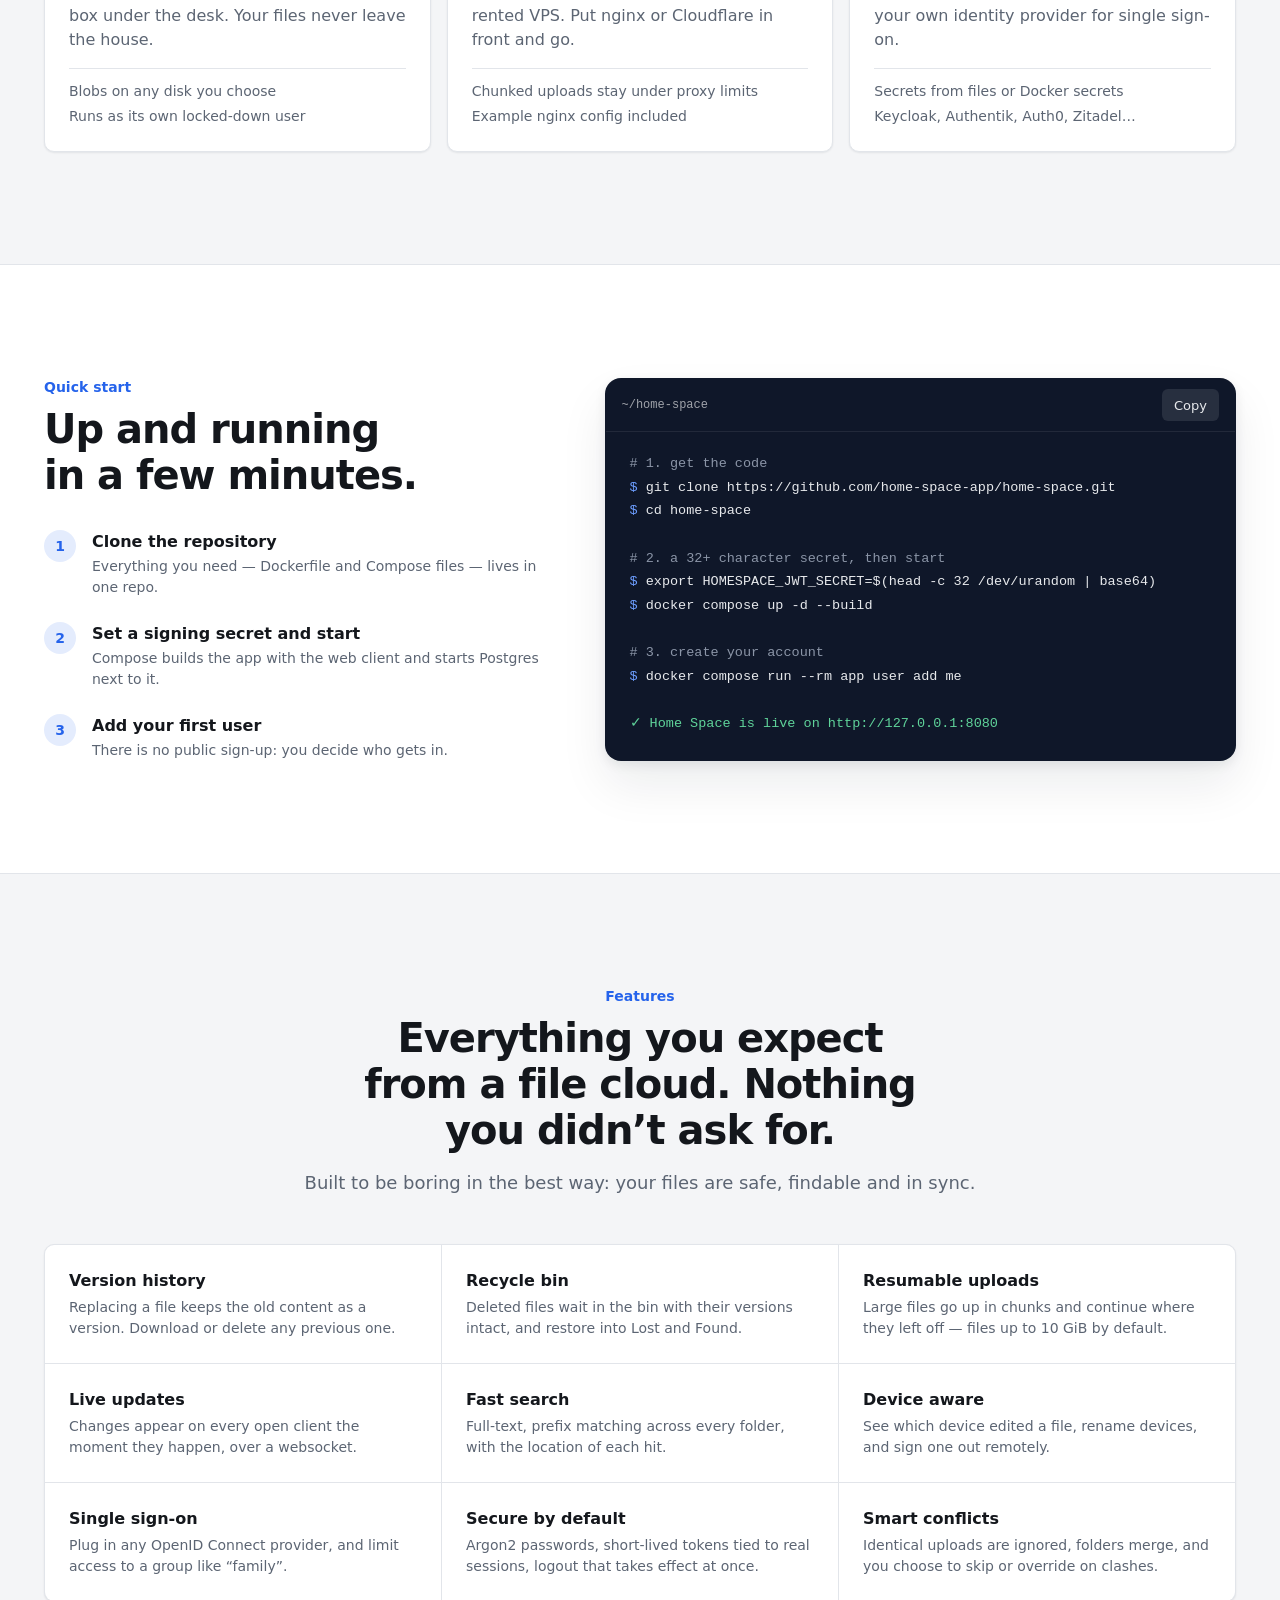
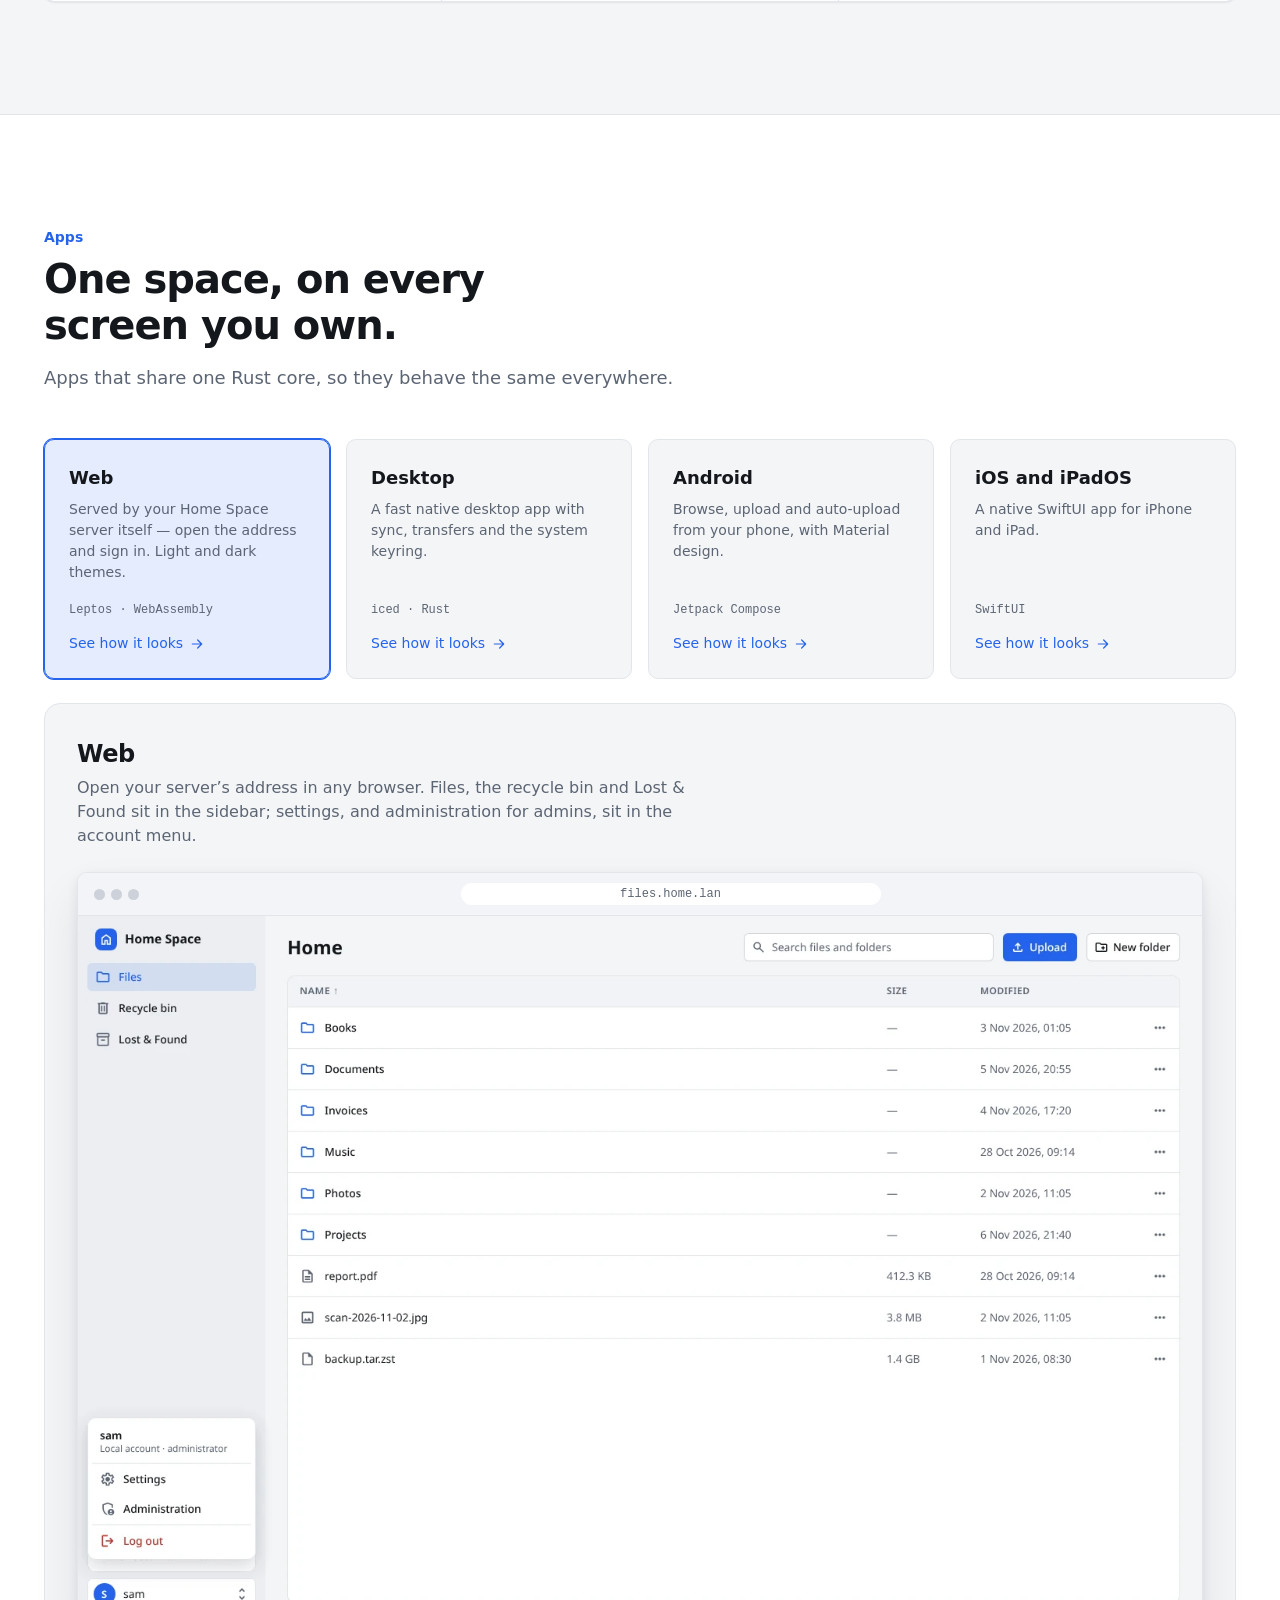
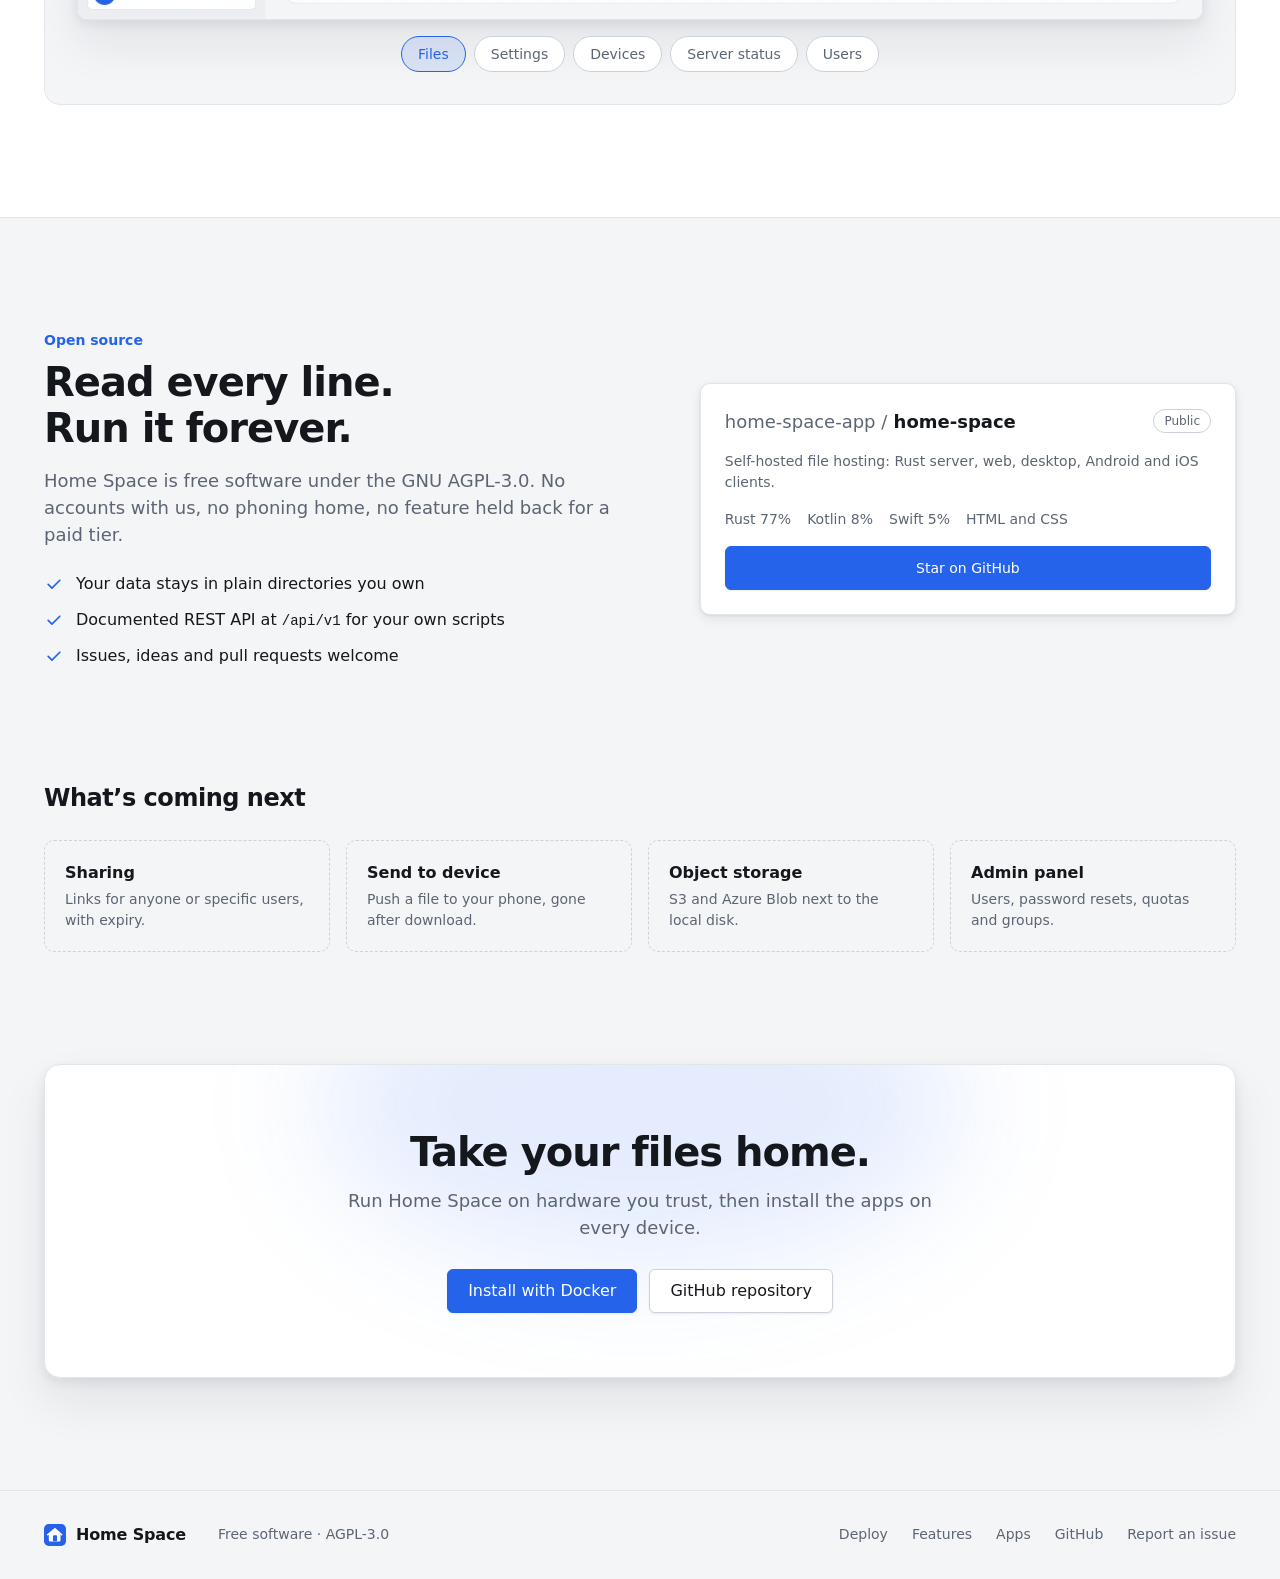
==== commit b0d3c2b8: "feat: update clients screens" ====
--- a/src/index.html
+++ b/src/index.html
@@ -25,7 +25,12 @@
     <symbol id="i-image" viewBox="0 0 24 24"><rect x="3.5" y="4.5" width="17" height="15" rx="2"/><circle cx="9" cy="10" r="1.6"/><path d="m4 18 5-5 4 4 2.5-2.5L20 19"/></symbol>
     <symbol id="i-bin" viewBox="0 0 24 24"><path d="M4 6h16M9 6V4h6v2M6 6l1 14h10l1-14M10 10v6M14 10v6"/></symbol>
     <symbol id="i-box" viewBox="0 0 24 24"><rect x="3.5" y="4" width="17" height="5" rx="1"/><path d="M5 9v11h14V9M10 13h4"/></symbol>
-    <symbol id="i-arrow" viewBox="0 0 24 24"><path d="M5 12h14M13 6l6 6-6 6"/></symbol>
+    <symbol id="i-search" viewBox="0 0 24 24"><circle cx="11" cy="11" r="6.5"/><path d="m16 16 4.5 4.5"/></symbol>
+    <symbol id="i-upload" viewBox="0 0 24 24"><path d="M12 15V4M7.5 8.5 12 4l4.5 4.5M5 15v4h14v-4"/></symbol>
+    <symbol id="i-folder-add" viewBox="0 0 24 24"><path d="M3 6.5A1.5 1.5 0 0 1 4.5 5h4.6l2 2h8.4A1.5 1.5 0 0 1 21 8.5v9a1.5 1.5 0 0 1-1.5 1.5h-15A1.5 1.5 0 0 1 3 17.5Z"/><path d="M12 10.5v5M9.5 13h5"/></symbol>
+    <symbol id="i-drive" viewBox="0 0 24 24"><path d="M3 13.5 5.5 6h13l2.5 7.5V18H3Z"/><path d="M3 13.5h18M7 16h.01"/></symbol>
+    <symbol id="i-updown" viewBox="0 0 24 24"><path d="m8 9 4-4 4 4M8 15l4 4 4-4"/></symbol>
+    <symbol id="i-arrow"viewBox="0 0 24 24"><path d="M5 12h14M13 6l6 6-6 6"/></symbol>
     <symbol id="i-check" viewBox="0 0 24 24"><path d="m5 12.5 4.5 4.5L19 7.5"/></symbol>
     <symbol id="i-github" viewBox="0 0 24 24"><path stroke="none" fill="currentColor" d="M12 2a10 10 0 0 0-3.16 19.49c.5.09.68-.22.68-.48v-1.7c-2.78.6-3.37-1.34-3.37-1.34-.45-1.16-1.11-1.47-1.11-1.47-.91-.62.07-.6.07-.6 1 .07 1.53 1.03 1.53 1.03.9 1.52 2.34 1.08 2.91.83.09-.65.35-1.09.63-1.34-2.22-.25-4.55-1.11-4.55-4.94 0-1.09.39-1.98 1.03-2.68-.1-.25-.45-1.27.1-2.64 0 0 .84-.27 2.75 1.02a9.6 9.6 0 0 1 5 0c1.91-1.3 2.75-1.02 2.75-1.02.55 1.37.2 2.39.1 2.64.64.7 1.03 1.59 1.03 2.68 0 3.84-2.34 4.68-4.57 4.93.36.31.68.92.68 1.85v2.74c0 .27.18.58.69.48A10 10 0 0 0 12 2Z"/></symbol>
   </defs>
@@ -62,33 +67,32 @@
         <span>Web</span><span aria-hidden="true">·</span><span>Desktop</span><span aria-hidden="true">·</span><span>Android</span><span aria-hidden="true">·</span><span>iOS and iPadOS</span>
       </p>
 
-      <!-- Product shot: mirrors the real web UI -->
+      <!-- Product shot: mirrors the web client design in Penpot (Home Space Client › Web › Files) -->
       <div class="shot" aria-hidden="true">
         <div class="app app--sidebar">
           <aside class="app-side">
             <span class="app-side__brand"><img src="favicon.svg" alt="">Home Space</span>
-            <span class="app-side__item app-side__item--on"><svg class="ic ic--folder"><use href="#i-folder"/></svg>Files</span>
+            <span class="app-side__item app-side__item--on"><svg class="ic"><use href="#i-folder"/></svg>Files</span>
             <span class="app-side__item"><svg class="ic"><use href="#i-bin"/></svg>Recycle bin</span>
             <span class="app-side__item"><svg class="ic"><use href="#i-box"/></svg>Lost &amp; Found</span>
-            <span class="app-side__storage"><b>Storage</b><span class="progress"><span class="progress__fill progress__fill--part"></span></span><small>12.4 GB used · 1.8 TB free</small></span>
-            <span class="app-side__user"><span class="avatar">A</span><span><b>anna</b><small>Administrator</small></span></span>
+            <span class="app-side__storage"><b><svg class="ic"><use href="#i-drive"/></svg>Storage</b><span class="progress"><span class="progress__fill progress__fill--part"></span></span><small>12.4 GB used · 1.8 TB free</small></span>
+            <span class="app-side__user"><span class="avatar">S</span><b>sam</b><svg class="ic"><use href="#i-updown"/></svg></span>
           </aside>
           <div class="explorer">
             <div class="explorer__header">
-              <span class="crumb">Home</span><span class="crumb-sep">/</span><span class="crumb crumb--current">Family</span>
-              <span class="app-search">Search files and folders<kbd>Ctrl K</kbd></span>
-            </div>
-            <div class="explorer__actions">
-              <span class="button button--primary">Upload files</span>
-              <span class="button button--ghost">New folder</span>
+              <span class="explorer__title">Home</span>
+              <span class="app-search"><svg class="ic"><use href="#i-search"/></svg>Search files and folders</span>
+              <span class="button button--primary"><svg class="ic"><use href="#i-upload"/></svg>Upload</span>
+              <span class="button"><svg class="ic"><use href="#i-folder-add"/></svg>New folder</span>
             </div>
             <div class="node-table">
-              <div class="node-row node-row--head"><span class="cb"></span><span>Name ↑</span><span class="r">Size</span><span class="r">Modified</span></div>
-              <div class="node-row"><span class="cb"></span><span class="nm"><svg class="ic ic--folder"><use href="#i-folder"/></svg>Documents</span><span class="r"></span><span class="r">3 Nov 2026, 01:05</span></div>
-              <div class="node-row"><span class="cb"></span><span class="nm"><svg class="ic ic--folder"><use href="#i-folder"/></svg>Photos 2026</span><span class="r"></span><span class="r">6 Nov 2026, 18:22</span></div>
-              <div class="node-row node-row--selected"><span class="cb cb--on"></span><span class="nm"><svg class="ic"><use href="#i-file"/></svg>apartment-contract.pdf</span><span class="r">412.3 KB</span><span class="r">28 Oct 2026, 09:14</span></div>
-              <div class="node-row"><span class="cb"></span><span class="nm"><svg class="ic"><use href="#i-image"/></svg>beach-sunset.heic</span><span class="r">3.8 MB</span><span class="r">7 Nov 2026, 11:05</span></div>
-              <div class="node-row"><span class="cb"></span><span class="nm"><svg class="ic"><use href="#i-draft"/></svg>birthday.mp4</span><span class="r">1.2 GB</span><span class="r">1 Nov 2026, 20:40</span></div>
+              <div class="node-row node-row--head"><span>Name ↑</span><span>Size</span><span>Modified</span><span></span></div>
+              <div class="node-row"><span class="nm"><svg class="ic ic--folder"><use href="#i-folder"/></svg>Documents</span><span>—</span><span>5 Nov 2026, 20:55</span><span class="more">•••</span></div>
+              <div class="node-row"><span class="nm"><svg class="ic ic--folder"><use href="#i-folder"/></svg>Photos</span><span>—</span><span>2 Nov 2026, 11:05</span><span class="more">•••</span></div>
+              <div class="node-row"><span class="nm"><svg class="ic ic--folder"><use href="#i-folder"/></svg>Projects</span><span>—</span><span>6 Nov 2026, 21:40</span><span class="more">•••</span></div>
+              <div class="node-row"><span class="nm"><svg class="ic"><use href="#i-file"/></svg>report.pdf</span><span>412.3 KB</span><span>28 Oct 2026, 09:14</span><span class="more">•••</span></div>
+              <div class="node-row"><span class="nm"><svg class="ic"><use href="#i-image"/></svg>scan-2026-11-02.jpg</span><span>3.8 MB</span><span>2 Nov 2026, 11:05</span><span class="more">•••</span></div>
+              <div class="node-row"><span class="nm"><svg class="ic"><use href="#i-draft"/></svg>backup.tar.zst</span><span>1.4 GB</span><span>1 Nov 2026, 08:30</span><span class="more">•••</span></div>
             </div>
           </div>
         </div>
@@ -243,14 +247,14 @@
         <div class="client-view" id="view-web" role="tabpanel" aria-labelledby="tab-web">
           <div class="client-view__head">
             <h3>Web</h3>
-            <p>Open your server’s address in any browser. Files, recycle bin and settings in one sidebar — and an administration area for admins.</p>
+            <p>Open your server’s address in any browser. Files, the recycle bin and Lost &amp; Found sit in the sidebar; settings, and administration for admins, sit in the account menu.</p>
           </div>
           <div class="gallery" data-gallery>
             <figure class="browser">
               <div class="browser__bar" aria-hidden="true"><span class="browser__dots"><i></i><i></i><i></i></span><span class="browser__url">files.home.lan</span></div>
               <picture data-shot>
                 <source media="(prefers-color-scheme: dark)" srcset="screens/web-files-dark.webp">
-                <img src="screens/web-files-light.webp" width="1600" height="1000" alt="Home Space web app showing the Home folder with the account menu open" loading="lazy">
+                <img src="screens/web-files-light.webp" width="1440" height="900" alt="Home Space web app showing the Home folder with the account menu open" loading="lazy">
               </picture>
             </figure>
             <div class="gallery__thumbs" role="group" aria-label="Web screens">
@@ -273,7 +277,7 @@
             <figure class="window">
               <picture data-shot>
                 <source media="(prefers-color-scheme: dark)" srcset="screens/desktop-browser-dark.webp">
-                <img src="screens/desktop-browser-light.webp" width="1600" height="1000" alt="Home Space desktop app showing the Home folder with sync status on each file" loading="lazy">
+                <img src="screens/desktop-browser-light.webp" width="1280" height="800" alt="Home Space desktop app showing the Home folder with sync status on each file" loading="lazy">
               </picture>
             </figure>
             <div class="gallery__thumbs" role="group" aria-label="Desktop screens">
@@ -294,21 +298,21 @@
             <figure class="phone">
               <picture>
                 <source media="(prefers-color-scheme: dark)" srcset="screens/android-browse-dark.webp">
-                <img src="screens/android-browse-light.webp" width="780" height="1688" alt="Home Space for Android browsing the Documents folder" loading="lazy">
+                <img src="screens/android-browse-light.webp" width="390" height="844" alt="Home Space for Android browsing the Documents folder with an upload in progress" loading="lazy">
               </picture>
               <figcaption>Files</figcaption>
             </figure>
             <figure class="phone">
               <picture>
                 <source media="(prefers-color-scheme: dark)" srcset="screens/android-transfers-dark.webp">
-                <img src="screens/android-transfers-light.webp" width="780" height="1688" alt="Home Space for Android transfers screen" loading="lazy">
+                <img src="screens/android-transfers-light.webp" width="390" height="844" alt="Home Space for Android transfers screen" loading="lazy">
               </picture>
               <figcaption>Transfers</figcaption>
             </figure>
             <figure class="phone">
               <picture>
                 <source media="(prefers-color-scheme: dark)" srcset="screens/android-settings-dark.webp">
-                <img src="screens/android-settings-light.webp" width="780" height="1688" alt="Home Space for Android settings screen" loading="lazy">
+                <img src="screens/android-settings-light.webp" width="390" height="844" alt="Home Space for Android settings screen" loading="lazy">
               </picture>
               <figcaption>Settings</figcaption>
             </figure>
@@ -319,54 +323,33 @@
         <div class="client-view" id="view-ios" role="tabpanel" aria-labelledby="tab-ios" hidden>
           <div class="client-view__head">
             <h3>iOS and iPadOS</h3>
-            <p>Feels like the Files app: tall rows, search in the title bar, and Quick Look to view and mark up files.</p>
-          </div>
-          <div class="phones" aria-hidden="true">
-            <figure class="phone">
-              <div class="ios">
-                <div class="ios__status"><span>9:41</span><span class="ios__icons">▮▮▮ ◔</span></div>
-                <div class="ios__nav"><span class="ios__link">Select</span><span class="ios__btns"><span class="ios__link">＋</span><span class="ios__link">⋯</span></span></div>
-                <div class="ios__title">Home</div>
-                <div class="ios__search">Search Files and Folders</div>
-                <ul class="ios__list">
-                  <li><svg class="ic ic--folder"><use href="#i-folder"/></svg><div><b>Documents</b><span>3 Nov 2026, 01:05</span></div></li>
-                  <li><svg class="ic ic--folder"><use href="#i-folder"/></svg><div><b>Family</b><span>6 Nov 2026, 18:22</span></div></li>
-                  <li><svg class="ic ic--folder"><use href="#i-folder"/></svg><div><b>Photos 2026</b><span>7 Nov 2026, 11:05</span></div></li>
-                  <li><svg class="ic"><use href="#i-file"/></svg><div><b>report.pdf</b><span>412.3 KB · 28 Oct 2026, 09:14</span></div></li>
-                  <li><svg class="ic"><use href="#i-image"/></svg><div><b>beach-sunset.heic</b><span>3.8 MB · 7 Nov 2026, 11:05</span></div></li>
-                  <li><svg class="ic"><use href="#i-draft"/></svg><div><b>birthday.mp4</b><span>1.2 GB · 1 Nov 2026, 20:40</span></div></li>
-                  <li><svg class="ic"><use href="#i-file"/></svg><div><b>notes.txt</b><span>2.1 KB · 2 Nov 2026, 08:30</span></div></li>
-                </ul>
-                <div class="ios__home"></div>
-              </div>
+            <p>A native iOS look: large titles, floating controls for search and adding files, and a tab bar for files, transfers and settings.</p>
+          </div>
+          <div class="phones">
+            <figure class="phone">
+              <picture>
+                <source media="(prefers-color-scheme: dark)" srcset="screens/ios-browse-dark.webp">
+                <img src="screens/ios-browse-light.webp" width="393" height="852" alt="Home Space for iOS browsing the Documents folder with an upload in progress" loading="lazy">
+              </picture>
               <figcaption>Files</figcaption>
             </figure>
             <figure class="phone">
-              <div class="ios">
-                <div class="ios__status"><span>9:41</span><span class="ios__icons">▮▮▮ ◔</span></div>
-                <div class="ios__nav"><span class="ios__link">‹ Home</span><span class="ios__btns"><span class="ios__link ios__link--on">＋</span><span class="ios__link">⋯</span></span></div>
-                <div class="ios__title">Family</div>
-                <div class="ios__search">Search Files and Folders</div>
-                <ul class="ios__list ios__list--dim">
-                  <li><svg class="ic ic--folder"><use href="#i-folder"/></svg><div><b>Recipes</b><span>12 Oct 2026, 16:47</span></div></li>
-                  <li><svg class="ic"><use href="#i-file"/></svg><div><b>apartment-contract.pdf</b><span>412.3 KB · 28 Oct 2026, 09:14</span></div></li>
-                  <li><svg class="ic"><use href="#i-file"/></svg><div><b>insurance-2026.pdf</b><span>96.0 KB · 30 Sep 2026, 14:10</span></div></li>
-                  <li><svg class="ic"><use href="#i-image"/></svg><div><b>garden.jpg</b><span>2.4 MB · 4 Sep 2026, 10:02</span></div></li>
-                </ul>
-                <div class="ios__menu">
-                  <span>New Folder<svg class="ic"><use href="#i-folder"/></svg></span>
-                  <span>Upload Files<svg class="ic"><use href="#i-file"/></svg></span>
-                  <span>Upload Photos<svg class="ic"><use href="#i-image"/></svg></span>
-                </div>
-                <div class="ios__home"></div>
-              </div>
+              <picture>
+                <source media="(prefers-color-scheme: dark)" srcset="screens/ios-newmenu-dark.webp">
+                <img src="screens/ios-newmenu-light.webp" width="393" height="852" alt="Home Space for iOS with the add menu open, offering Upload files and New folder" loading="lazy">
+              </picture>
               <figcaption>Add menu</figcaption>
             </figure>
-          </div>
-        </div>
-      </div>
-
-      <p class="shared-core">Every client talks to the same typed API through a shared Rust client — compiled to WebAssembly for the browser and bridged with UniFFI on mobile.</p>
+            <figure class="phone">
+              <picture>
+                <source media="(prefers-color-scheme: dark)" srcset="screens/ios-transfers-dark.webp">
+                <img src="screens/ios-transfers-light.webp" width="393" height="852" alt="Home Space for iOS transfers screen with uploads, auto-upload and offline copies" loading="lazy">
+              </picture>
+              <figcaption>Transfers</figcaption>
+            </figure>
+          </div>
+        </div>
+      </div>
     </div>
   </section>
 
--- a/src/styles.css
+++ b/src/styles.css
@@ -137,52 +137,40 @@
 .actions { margin-top: var(--space-6); display: flex; flex-wrap: wrap; gap: var(--space-3); justify-content: center; }
 .platforms { margin-top: 20px; display: flex; flex-wrap: wrap; gap: 6px 20px; justify-content: center; color: var(--color-muted); font-size: var(--text-sm); }
 
-/* ---------- Product shot (the real web UI) ---------- */
+/* ---------- Product shot (web client design in Penpot: Home Space Client › Web › Files) ---------- */
 .shot { position: relative; margin-top: 56px; width: 100%; max-width: 1080px; text-align: left; font-size: var(--text-sm); }
 .app { background: var(--color-bg); border: 1px solid var(--color-border); border-bottom: 0; border-radius: var(--radius-lg) var(--radius-lg) 0 0; box-shadow: var(--shadow-lg); overflow: hidden; }
-.app-bar { display: flex; align-items: center; gap: var(--space-3); padding: var(--space-3) var(--space-4); background: var(--color-surface); border-bottom: 1px solid var(--color-border); }
-.app-bar__brand { font-size: var(--text-lg); font-weight: 650; letter-spacing: -0.01em; }
-.app-bar__search { flex: 1 1 200px; max-width: 360px; margin-left: var(--space-4); padding: var(--space-2) var(--space-3); border: 1px solid var(--color-border-strong); border-radius: var(--radius-sm); color: var(--color-muted); }
-.app-bar__user { margin-left: auto; color: var(--color-muted); }
-.explorer { padding: var(--space-5) var(--space-4) 0; display: flex; flex-direction: column; gap: var(--space-4); }
-.explorer__header { display: flex; flex-wrap: wrap; align-items: center; gap: var(--space-2); }
-.crumb { font-size: var(--text-lg); font-weight: 600; color: var(--color-muted); }
-.crumb--current { color: var(--color-text); }
-.crumb-sep { color: var(--color-border-strong); }
-.explorer__actions { margin-left: auto; display: flex; gap: var(--space-2); }
-.node-table { background: var(--color-surface); border: 1px solid var(--color-border); border-bottom: 0; border-radius: var(--radius-md) var(--radius-md) 0 0; box-shadow: var(--shadow-sm); overflow: hidden; }
-.node-row { display: grid; grid-template-columns: 32px minmax(0, 1fr) 100px 170px; gap: var(--space-3); align-items: center; padding: var(--space-3) var(--space-4); border-top: 1px solid var(--color-border); }
-.node-row--head { border-top: 0; padding-block: 10px; background: var(--color-surface-hover); color: var(--color-muted); font-size: 0.75rem; font-weight: 600; letter-spacing: 0.04em; text-transform: uppercase; }
-.node-row--selected { background: var(--color-accent-soft); }
-.node-row .r { text-align: right; color: var(--color-muted); font-variant-numeric: tabular-nums; }
-.node-row .nm { display: flex; align-items: center; gap: 10px; min-width: 0; font-weight: 500; white-space: nowrap; overflow: hidden; text-overflow: ellipsis; }
-.node-row .nm .ic { color: var(--color-muted); }
-.node-row .nm .ic--folder { color: var(--color-accent); fill: currentColor; stroke: none; }
-.cb { width: 16px; height: 16px; border: 2px solid var(--color-muted); border-radius: 3px; }
-.cb--on { border-color: var(--color-accent); background: var(--color-accent); }
-
-/* Sidebar layout (web designs, Nov 2026) */
-.app--sidebar { display: grid; grid-template-columns: 230px minmax(0, 1fr); }
-.app-side { display: flex; flex-direction: column; gap: 2px; padding: var(--space-4) var(--space-3); background: light-dark(#eceef2, #13161b); border-right: 1px solid var(--color-border); }
-.app-side__brand { display: flex; align-items: center; gap: 10px; padding: 0 var(--space-2) var(--space-4); font-size: var(--text-lg); font-weight: 650; letter-spacing: -0.01em; }
+.app--sidebar { display: grid; grid-template-columns: 220px minmax(0, 1fr); }
+.app-side { display: flex; flex-direction: column; gap: var(--space-1); padding: var(--space-4) var(--space-3) var(--space-3); background: light-dark(#eceef2, #13161b); }
+.app-side__brand { display: flex; align-items: center; gap: 10px; padding: 0 10px var(--space-3); font-size: 1.0625rem; font-weight: 650; letter-spacing: -0.01em; }
 .app-side__brand img { width: 26px; height: 26px; }
 .app-side__item { display: flex; align-items: center; gap: var(--space-3); padding: var(--space-2) var(--space-3); border-radius: var(--radius-sm); }
-.app-side__item .ic { color: var(--color-muted); }
-.app-side__item .ic--folder { fill: currentColor; stroke: none; }
+.app-side__item .ic { width: 18px; height: 18px; color: var(--color-muted); }
 .app-side__item--on { background: var(--color-accent-soft); color: var(--color-accent); }
 .app-side__item--on .ic { color: var(--color-accent); }
-.app-side__storage { margin-top: auto; display: flex; flex-direction: column; gap: 6px; padding: var(--space-3); border: 1px solid var(--color-border); border-radius: var(--radius-md); background: var(--color-surface); }
-.app-side__storage b { font-weight: 500; }
-.app-side__storage small, .app-side__user small { color: var(--color-muted); font-size: 0.75rem; }
-.progress__fill--part { width: 34%; background: var(--color-accent); }
-.app-side__user { display: flex; align-items: center; gap: var(--space-3); margin-top: var(--space-3); padding: var(--space-2) var(--space-3); border: 1px solid var(--color-border); border-radius: var(--radius-md); background: var(--color-surface); }
-.app-side__user > span:last-child { display: flex; flex-direction: column; line-height: 1.25; }
-.app-side__user b { font-weight: 500; }
-.avatar { width: 30px; height: 30px; flex: none; display: grid; place-items: center; border-radius: 50%; background: var(--color-accent-soft); color: var(--color-accent); font-weight: 600; }
-.app-search { flex: 0 1 300px; margin-left: auto; display: flex; justify-content: space-between; align-items: center; gap: var(--space-2); padding: var(--space-2) var(--space-3); border: 1px solid var(--color-border-strong); border-radius: var(--radius-sm); background: var(--color-surface); color: var(--color-muted); }
-.app-search kbd { padding: 0 6px; border: 1px solid var(--color-border-strong); border-radius: 4px; font: 11px var(--font-mono); }
-.app--sidebar .explorer__actions { margin-left: 0; }
-.app--sidebar .node-row--head { text-transform: uppercase; }
+.app-side__storage { margin-top: auto; display: flex; flex-direction: column; gap: 8px; padding: var(--space-3); border: 1px solid var(--color-border); border-radius: var(--radius-md); background: var(--color-surface); }
+.app-side__storage b { display: flex; align-items: center; gap: var(--space-2); font-size: 0.75rem; font-weight: 600; }
+.app-side__storage .ic { width: 16px; height: 16px; color: var(--color-muted); }
+.app-side__storage .progress { height: 4px; }
+.app-side__storage small { color: var(--color-muted); font-size: 0.75rem; }
+.progress__fill--part { width: 5%; min-width: 8px; background: var(--color-accent); }
+.app-side__user { display: flex; align-items: center; gap: var(--space-3); margin-top: var(--space-2); padding: var(--space-2); border: 1px solid var(--color-border); border-radius: var(--radius-md); background: var(--color-surface); }
+.app-side__user b { flex: 1; font-weight: 500; }
+.app-side__user .ic { width: 16px; height: 16px; color: var(--color-muted); }
+.avatar { width: 28px; height: 28px; flex: none; display: grid; place-items: center; border-radius: 50%; background: var(--color-accent); color: var(--color-on-accent); font-size: 0.75rem; font-weight: 600; }
+.explorer { padding: var(--space-5) var(--space-5) 0; display: flex; flex-direction: column; gap: var(--space-4); }
+.explorer__header { display: flex; align-items: center; gap: var(--space-3); }
+.explorer__title { margin-right: auto; font-size: var(--text-xl); font-weight: 650; letter-spacing: -0.01em; }
+.explorer__header .button { min-height: 36px; padding: 6px 12px; box-shadow: none; }
+.app-search { flex: 0 1 280px; display: flex; align-items: center; gap: var(--space-2); min-height: 36px; padding: 0 var(--space-3); border: 1px solid var(--color-border-strong); border-radius: var(--radius-sm); background: var(--color-surface); color: var(--color-muted); white-space: nowrap; overflow: hidden; }
+.app-search .ic { width: 16px; height: 16px; }
+.node-table { background: var(--color-surface); border: 1px solid var(--color-border); border-bottom: 0; border-radius: var(--radius-md) var(--radius-md) 0 0; overflow: hidden; }
+.node-row { display: grid; grid-template-columns: minmax(0, 1fr) 96px 150px 28px; gap: var(--space-3); align-items: center; min-height: 50px; padding: 0 var(--space-4); border-top: 1px solid var(--color-border); color: var(--color-muted); font-variant-numeric: tabular-nums; }
+.node-row--head { min-height: 40px; border-top: 0; background: var(--color-surface-hover); font-size: 0.6875rem; font-weight: 600; letter-spacing: 0.05em; text-transform: uppercase; }
+.node-row .nm { display: flex; align-items: center; gap: var(--space-3); min-width: 0; color: var(--color-text); font-weight: 500; white-space: nowrap; overflow: hidden; text-overflow: ellipsis; }
+.node-row .nm .ic { width: 18px; height: 18px; color: var(--color-muted); }
+.node-row .nm .ic--folder { color: var(--color-accent); }
+.node-row .more { font-size: 8px; letter-spacing: 1px; text-align: center; }
 
 .upload-panel { position: absolute; right: var(--space-5); bottom: var(--space-5); width: min(320px, calc(100% - 48px)); background: var(--color-surface); border: 1px solid var(--color-border); border-radius: var(--radius-lg); box-shadow: var(--shadow-lg); overflow: hidden; }
 .upload-panel__head { display: flex; justify-content: space-between; padding: var(--space-2) var(--space-4); border-bottom: 1px solid var(--color-border); font-weight: 600; }
@@ -194,9 +182,9 @@
 .upload-panel .done { color: var(--color-success); }
 .progress { height: 6px; border-radius: 999px; background: var(--color-surface-hover); overflow: hidden; }
 .progress__fill { display: block; height: 100%; border-radius: 999px; }
-.progress__fill--live { width: 64%; background: var(--color-accent); animation: grow 6s ease-in-out infinite alternate; }
+.progress__fill--live { width: 64%; background: var(--color-accent); animation: grow 6s ease-out infinite; }
 .progress__fill--done { width: 100%; background: var(--color-success); }
-@keyframes grow { from { width: 22%; } to { width: 92%; } }
+@keyframes grow { 0% { width: 4%; } 90% { width: 100%; } 100% { width: 100%; } }
 
 /* ---------- Sections ---------- */
 section { padding: var(--section) 0; }
@@ -291,36 +279,13 @@
 .thumb:hover { color: var(--color-text); }
 .thumb[aria-pressed="true"] { border-color: var(--color-accent); background: var(--color-accent-soft); color: var(--color-accent); }
 
-/* Phones: Android screenshots and the iOS mock */
+/* Phones: Android and iOS screenshots */
 .phones { display: flex; gap: var(--space-6); justify-content: center; overflow-x: auto; padding: var(--space-2) var(--space-1) var(--space-3); scroll-snap-type: x mandatory; }
 .phone { flex: 0 0 auto; width: 260px; margin: 0; scroll-snap-align: center; text-align: center; }
-.phone > picture img, .phone > .ios { width: 100%; height: auto; border: 8px solid light-dark(#1b1e24, #2b3039); border-radius: 36px; box-shadow: var(--shadow-lg); background: var(--color-surface); }
+.phone > picture img { width: 100%; height: auto; border: 8px solid light-dark(#1b1e24, #2b3039); border-radius: 36px; box-shadow: var(--shadow-lg); background: var(--color-surface); }
 .phone figcaption { margin-top: var(--space-3); color: var(--color-muted); font-size: var(--text-sm); font-weight: 500; }
 
-.ios { position: relative; aspect-ratio: 780 / 1688; overflow: hidden; text-align: left; font-family: -apple-system, system-ui, sans-serif; color: var(--color-text); --ios-blue: light-dark(#007aff, #0a84ff); }
-.ios__status { display: flex; justify-content: space-between; padding: 12px 22px 4px; font-size: 12px; font-weight: 600; }
-.ios__icons { letter-spacing: -1px; font-size: 10px; }
-.ios__nav { display: flex; justify-content: space-between; align-items: center; padding: 4px 14px; font-size: 14px; }
-.ios__btns { display: flex; gap: 14px; }
-.ios__link { color: var(--ios-blue); }
-.ios__link--on { border-radius: 50%; background: color-mix(in oklab, var(--ios-blue) 18%, transparent); padding: 0 5px; }
-.ios__title { padding: 2px 14px 6px; font-size: 26px; font-weight: 700; letter-spacing: -0.02em; }
-.ios__search { margin: 0 14px 6px; padding: 6px 10px; border-radius: 10px; background: light-dark(#eeeef0, #24262b); color: var(--color-muted); font-size: 13px; }
-.ios__list { list-style: none; margin: 0; padding: 0; }
-.ios__list li { display: flex; align-items: center; gap: 12px; height: 46px; padding: 0 14px; border-bottom: 0.5px solid var(--color-border); }
-.ios__list .ic { width: 26px; height: 26px; color: var(--color-muted); stroke-width: 1.4; }
-.ios__list .ic--folder { color: var(--ios-blue); fill: currentColor; stroke: none; }
-.ios__list div { min-width: 0; display: flex; flex-direction: column; }
-.ios__list b { font-weight: 400; font-size: 13.5px; white-space: nowrap; overflow: hidden; text-overflow: ellipsis; }
-.ios__list span { font-size: 11px; color: var(--color-muted); }
-.ios__list--dim { opacity: 0.45; filter: blur(1px); }
-.ios__menu { position: absolute; top: 68px; right: 12px; width: 180px; display: flex; flex-direction: column; border-radius: 12px; background: light-dark(rgb(246 246 248 / 0.96), rgb(44 46 52 / 0.96)); box-shadow: 0 10px 30px rgb(0 0 0 / 0.25); overflow: hidden; font-size: 13.5px; }
-.ios__menu span { display: flex; justify-content: space-between; align-items: center; padding: 10px 12px; border-top: 0.5px solid var(--color-border-strong); }
-.ios__menu span:first-child { border-top: 0; }
-.ios__menu .ic { width: 16px; height: 16px; }
-.ios__home { position: absolute; bottom: 6px; left: 50%; width: 90px; height: 4px; transform: translateX(-50%); border-radius: 999px; background: var(--color-text); opacity: 0.8; }
-
-.shared-core { margin-top: var(--space-4); padding: var(--space-4) var(--space-5); border-radius: var(--radius-md); background: var(--color-accent-soft); font-size: var(--text-sm); }
+
 
 /* Open source */
 .checks { margin: var(--space-5) 0 0; padding: 0; list-style: none; display: flex; flex-direction: column; gap: var(--space-3); }
@@ -363,12 +328,12 @@
   .nav { display: none; }
   .site-header .wrap { justify-content: space-between; }
   .hero { padding-top: 48px; }
-  .app-bar__search, .app-bar__user, .app-bar .button { display: none; }
   .app--sidebar { grid-template-columns: 1fr; }
   .app-side, .app-search { display: none; }
-  .explorer__actions .button:not(.button--primary) { display: none; }
-  .node-row { grid-template-columns: 24px minmax(0, 1fr) 72px; }
-  .node-row > :last-child { display: none; }
+  .explorer { padding-inline: var(--space-3); }
+  .explorer__header .button:not(.button--primary) { display: none; }
+  .node-row { grid-template-columns: minmax(0, 1fr) 72px; }
+  .node-row > :nth-child(n+3) { display: none; }
   .upload-panel { left: var(--space-3); right: var(--space-3); bottom: var(--space-3); width: auto; }
   .split { gap: 40px; }
   .split > * { flex-basis: 100% !important; }
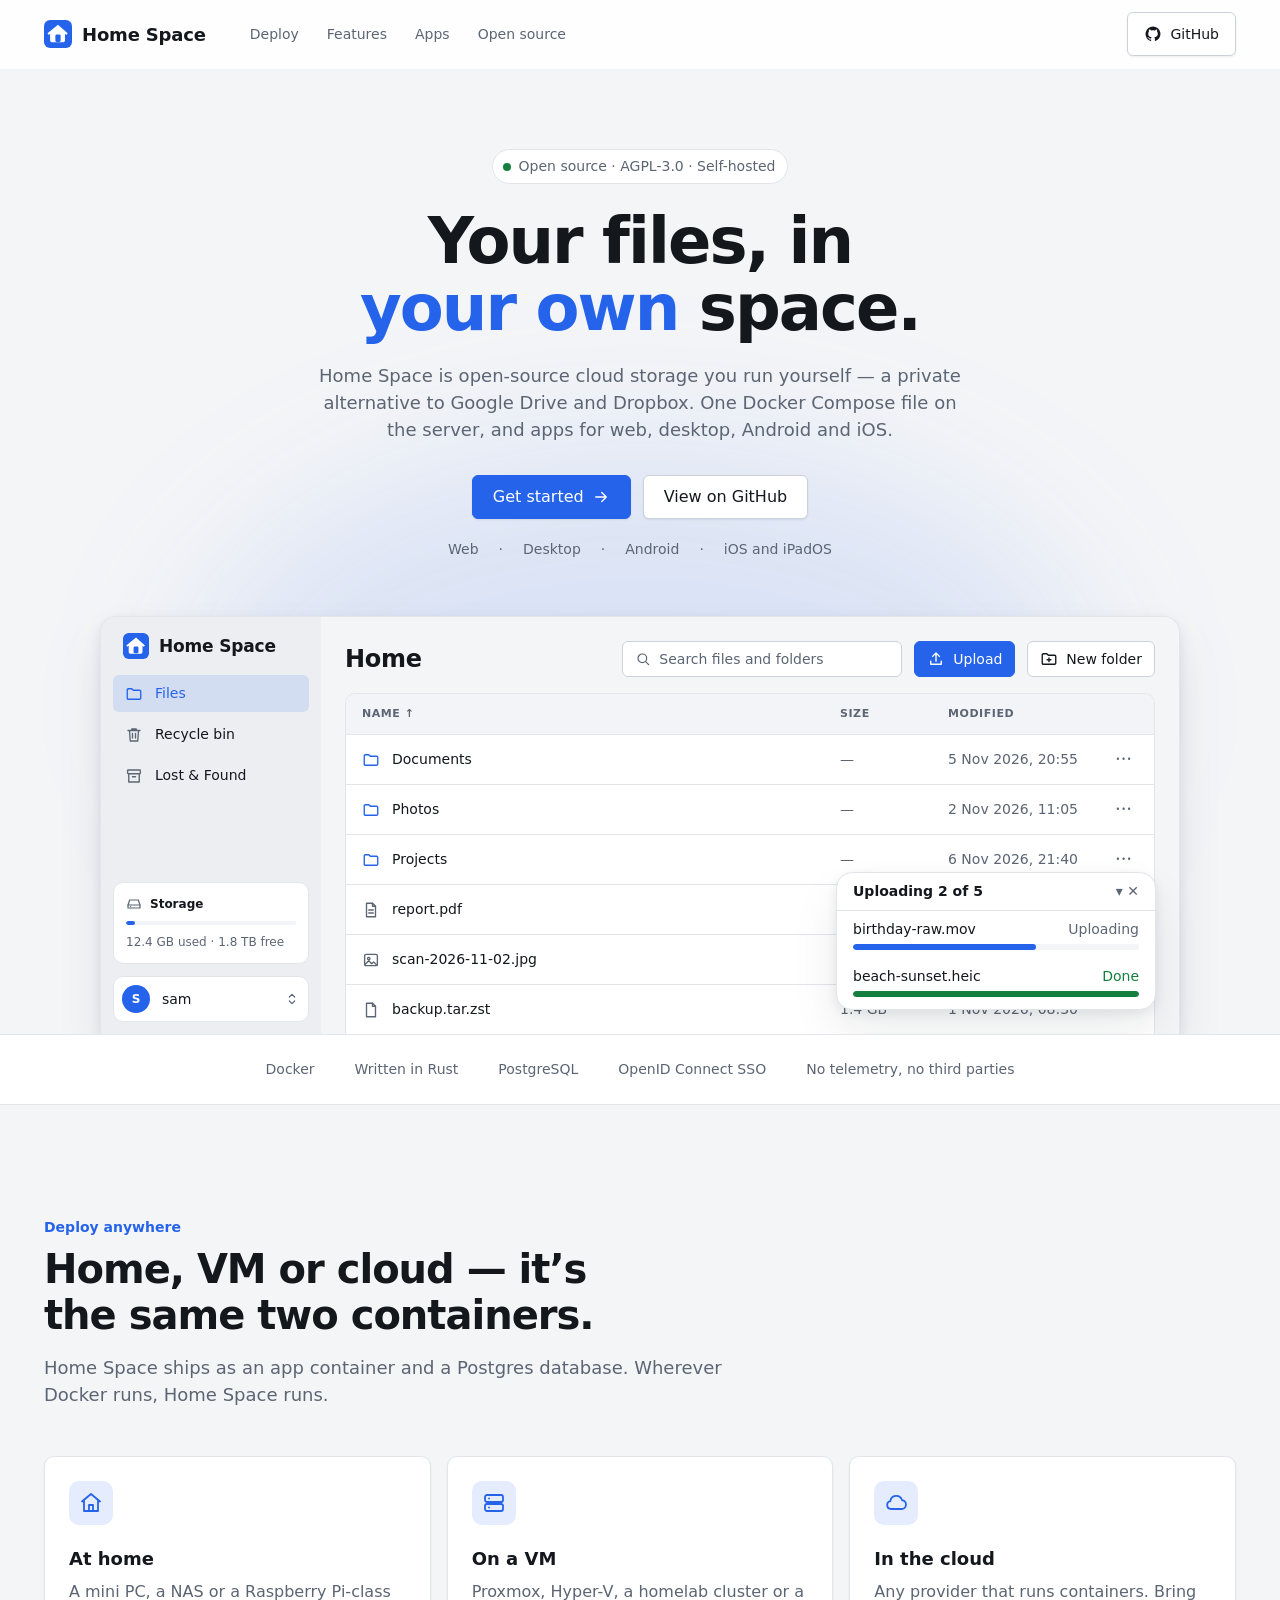
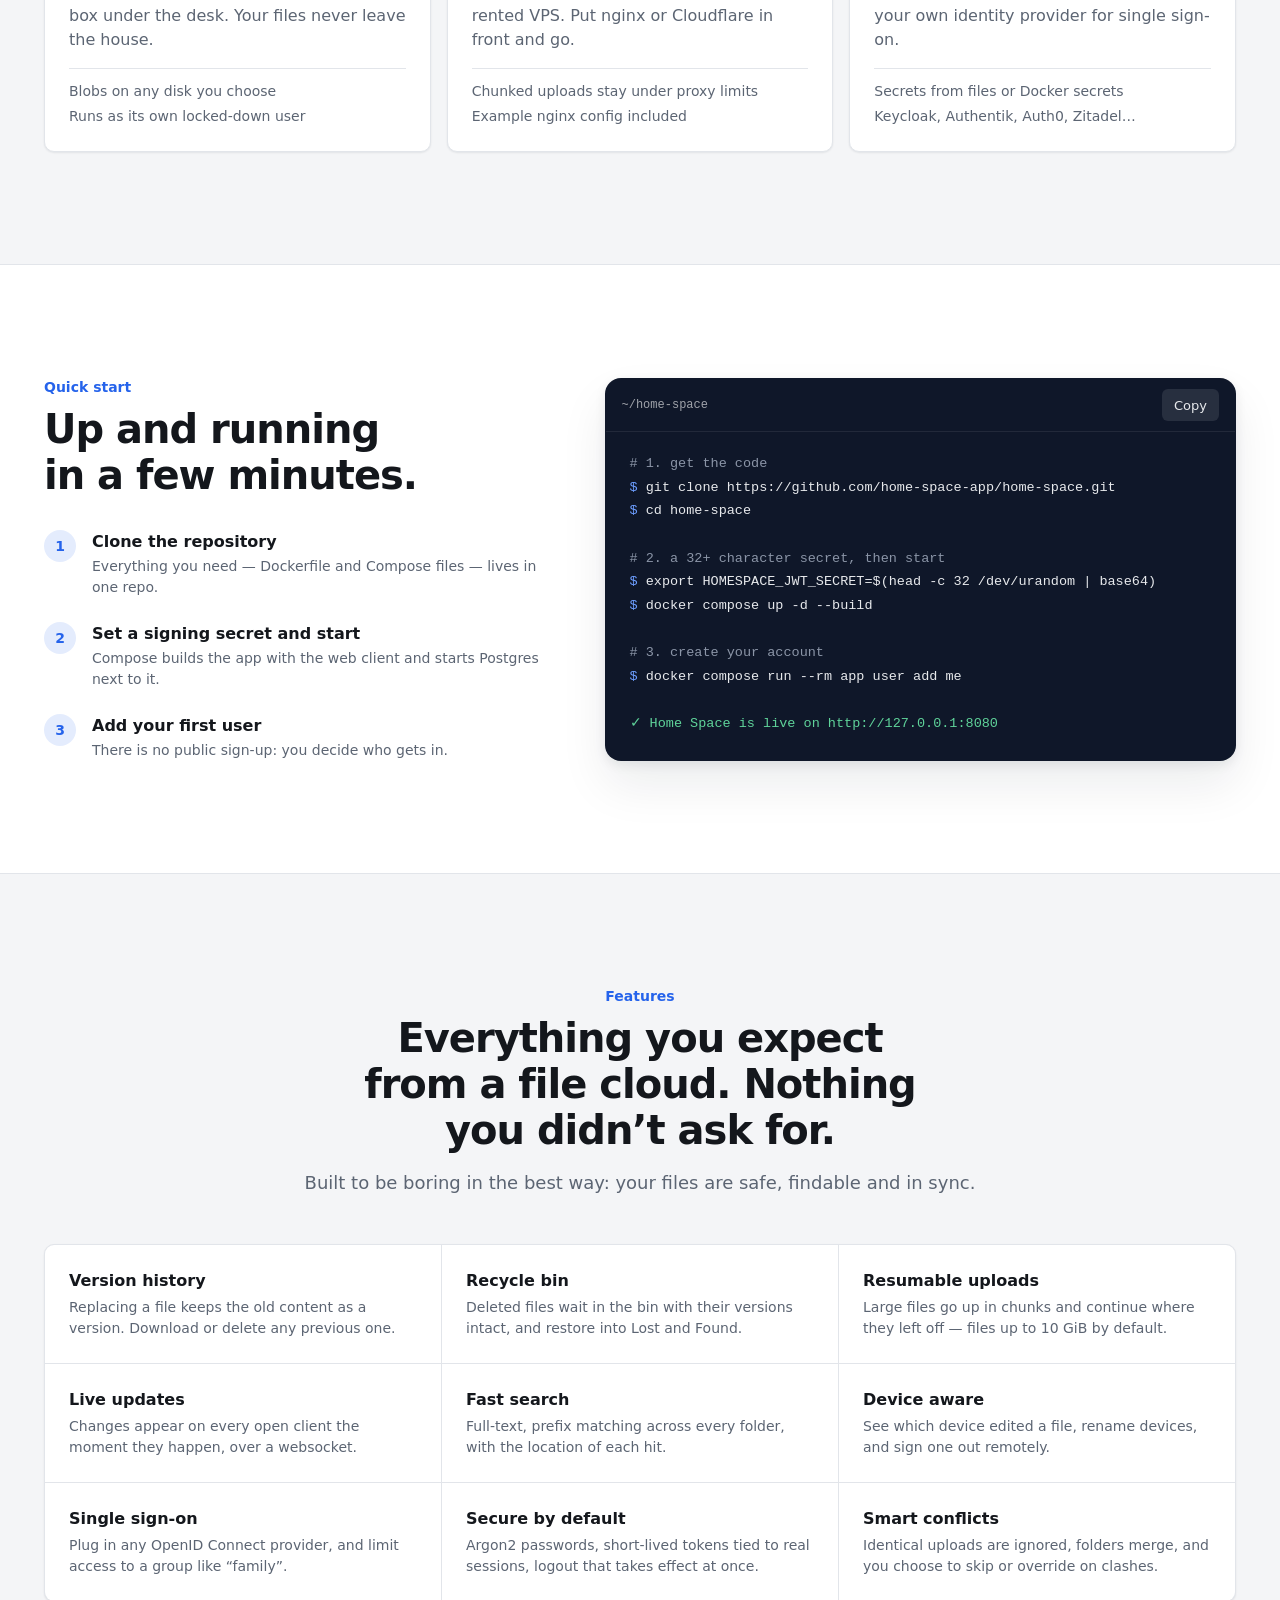
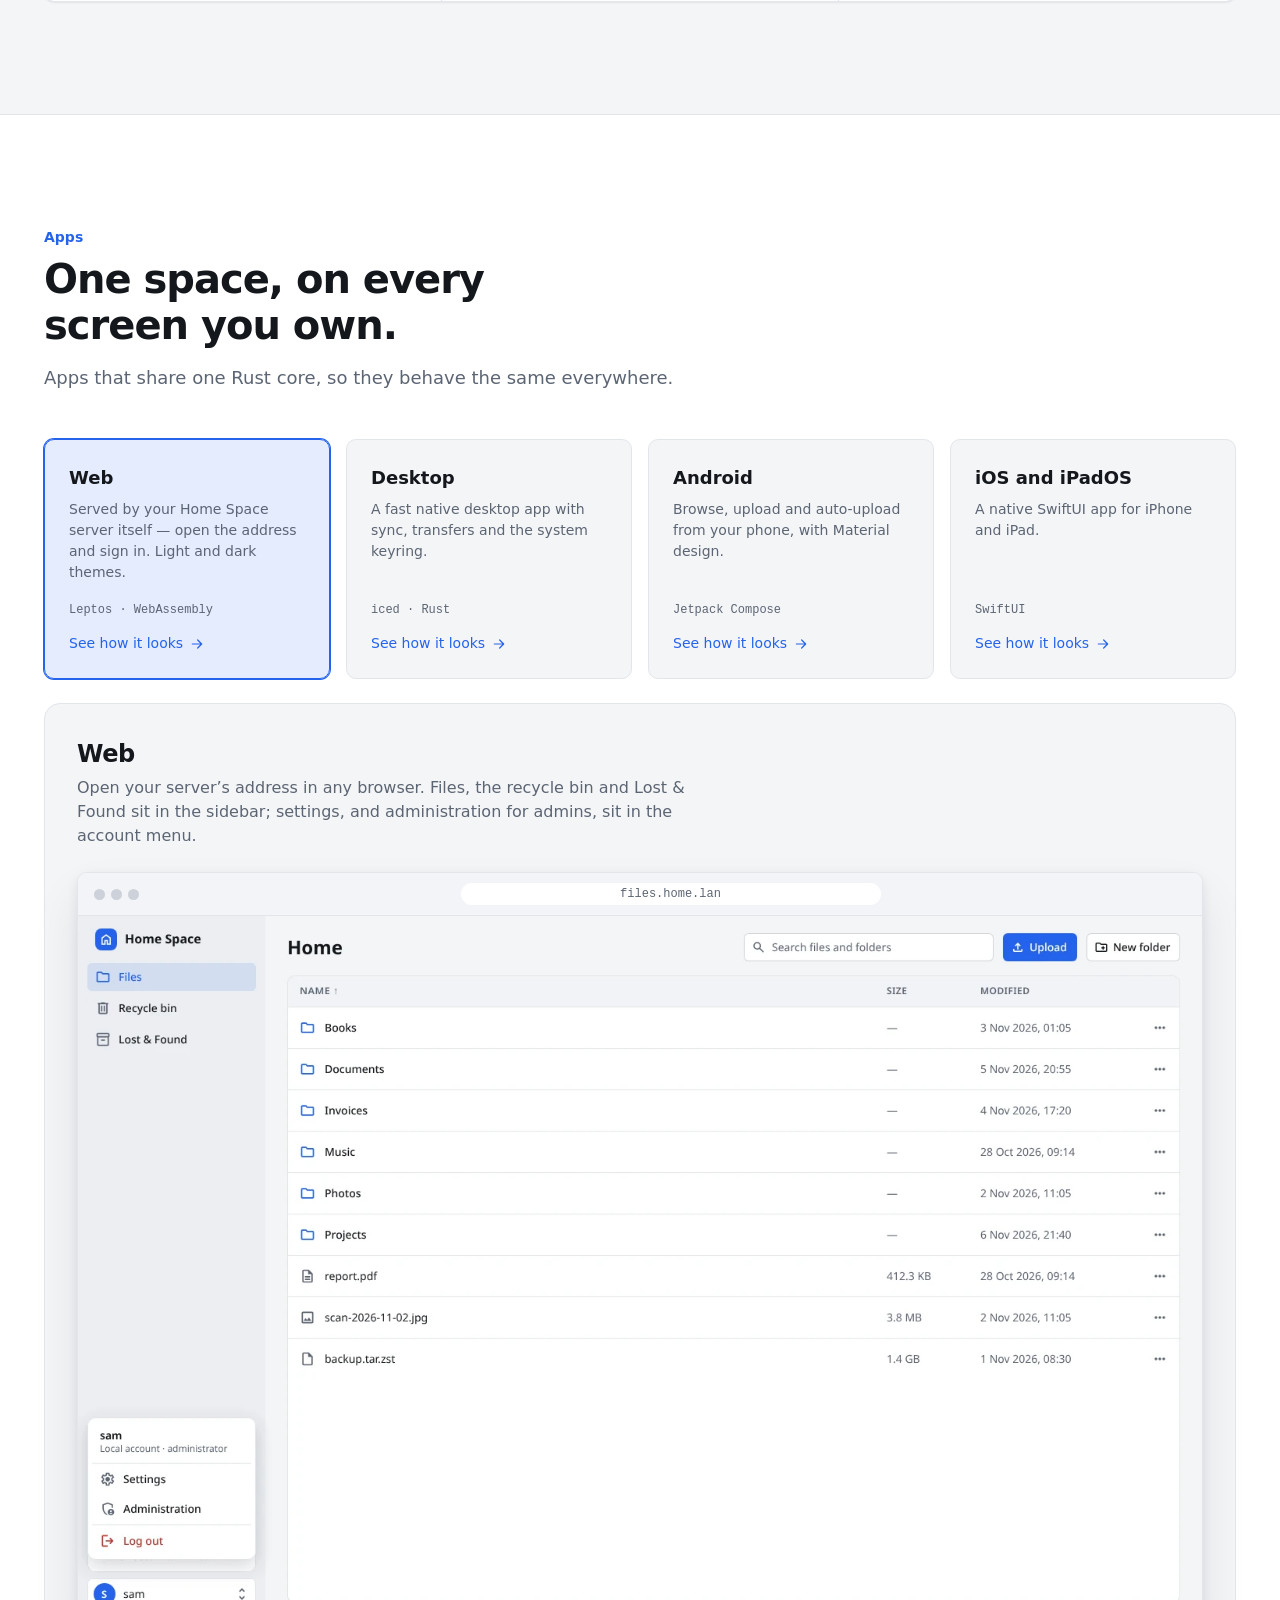
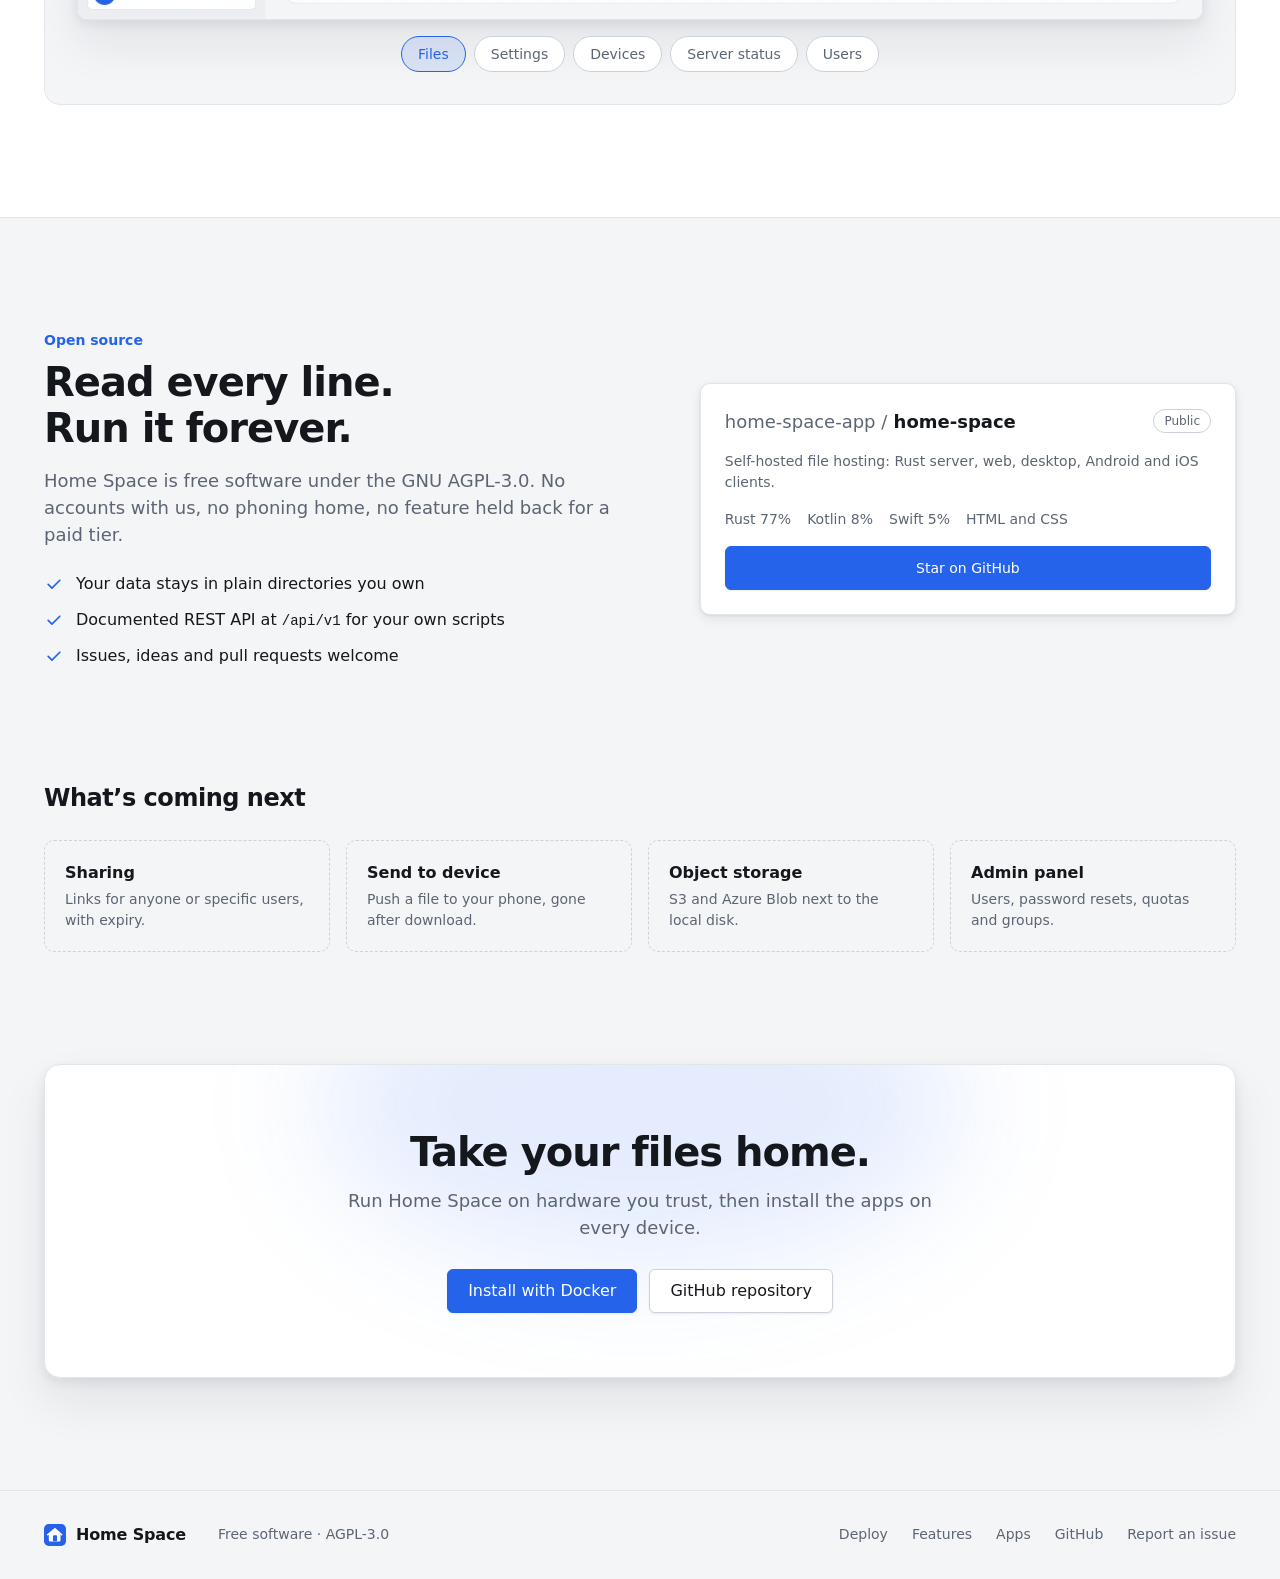
==== commit 46db793a: "feat(site): improve SEO metadata and discoverability Add canonical URL, Open Graph and Twitter card " ====
--- a/src/index.html
+++ b/src/index.html
@@ -3,12 +3,71 @@
 <head>
   <meta charset="utf-8">
   <meta name="viewport" content="width=device-width, initial-scale=1">
-  <title>Home Space — your files, on your own server</title>
-  <meta name="description" content="Home Space is an open-source, self-hosted file hosting app. Run it at home, on a VM or in the cloud with Docker, and reach your files from the web, desktop, Android and iOS.">
+  <title>Home Space: open-source, self-hosted cloud storage (Google Drive alternative)</title>
+  <meta name="description" content="Home Space is open-source, self-hosted cloud storage: a private Google Drive and Dropbox alternative you run at home, on a VM or in the cloud with Docker. Apps for web, desktop, Android and iOS.">
+  <link rel="canonical" href="https://home-space.app/">
+  <meta name="robots" content="index, follow">
   <meta name="theme-color" content="#2563eb">
-  <meta property="og:title" content="Home Space — your files, on your own server">
-  <meta property="og:description" content="Open-source, self-hosted file hosting. One Docker Compose file. Web, desktop, Android and iOS clients.">
+
+  <meta property="og:type" content="website">
+  <meta property="og:site_name" content="Home Space">
+  <meta property="og:locale" content="en_US">
+  <meta property="og:url" content="https://home-space.app/">
+  <meta property="og:title" content="Home Space: self-hosted cloud storage you own">
+  <meta property="og:description" content="Open-source, self-hosted file hosting and sync. One Docker Compose file. Web, desktop, Android and iOS apps.">
+  <meta property="og:image" content="https://home-space.app/og-image.png">
+  <meta property="og:image:width" content="1200">
+  <meta property="og:image:height" content="630">
+  <meta property="og:image:alt" content="Home Space: your files, in your own space. Self-hosted cloud storage for web, desktop, Android and iOS.">
+  <meta name="twitter:card" content="summary_large_image">
+  <meta name="twitter:title" content="Home Space: self-hosted cloud storage you own">
+  <meta name="twitter:description" content="Open-source, self-hosted file hosting and sync. One Docker Compose file. Web, desktop, Android and iOS apps.">
+  <meta name="twitter:image" content="https://home-space.app/og-image.png">
+
+  <script type="application/ld+json">
+  {
+    "@context": "https://schema.org",
+    "@graph": [
+      {
+        "@type": "WebSite",
+        "@id": "https://home-space.app/#website",
+        "url": "https://home-space.app/",
+        "name": "Home Space",
+        "inLanguage": "en"
+      },
+      {
+        "@type": "SoftwareApplication",
+        "@id": "https://home-space.app/#software",
+        "name": "Home Space",
+        "url": "https://home-space.app/",
+        "description": "Open-source, self-hosted cloud storage and file sync. A private alternative to Google Drive and Dropbox, deployed with Docker Compose, with apps for web, desktop, Android and iOS.",
+        "applicationCategory": "UtilitiesApplication",
+        "applicationSubCategory": "File hosting and sync",
+        "operatingSystem": "Linux, Windows, macOS, Android, iOS, iPadOS, Web",
+        "image": "https://home-space.app/og-image.png",
+        "license": "https://www.gnu.org/licenses/agpl-3.0.html",
+        "isAccessibleForFree": true,
+        "offers": { "@type": "Offer", "price": "0", "priceCurrency": "EUR" },
+        "codeRepository": "https://github.com/home-space-app/home-space",
+        "programmingLanguage": "Rust",
+        "featureList": [
+          "Self-hosted with Docker Compose",
+          "Version history",
+          "Recycle bin",
+          "Resumable chunked uploads",
+          "Live updates across clients",
+          "Full-text search",
+          "OpenID Connect single sign-on",
+          "Desktop folder sync"
+        ],
+        "sameAs": ["https://github.com/home-space-app/home-space"]
+      }
+    ]
+  }
+  </script>
+
   <link rel="icon" href="favicon.svg" type="image/svg+xml">
+  <link rel="apple-touch-icon" href="apple-touch-icon.png">
   <link rel="stylesheet" href="styles.css">
 </head>
 <body>
@@ -30,7 +89,7 @@
     <symbol id="i-folder-add" viewBox="0 0 24 24"><path d="M3 6.5A1.5 1.5 0 0 1 4.5 5h4.6l2 2h8.4A1.5 1.5 0 0 1 21 8.5v9a1.5 1.5 0 0 1-1.5 1.5h-15A1.5 1.5 0 0 1 3 17.5Z"/><path d="M12 10.5v5M9.5 13h5"/></symbol>
     <symbol id="i-drive" viewBox="0 0 24 24"><path d="M3 13.5 5.5 6h13l2.5 7.5V18H3Z"/><path d="M3 13.5h18M7 16h.01"/></symbol>
     <symbol id="i-updown" viewBox="0 0 24 24"><path d="m8 9 4-4 4 4M8 15l4 4 4-4"/></symbol>
-    <symbol id="i-arrow"viewBox="0 0 24 24"><path d="M5 12h14M13 6l6 6-6 6"/></symbol>
+    <symbol id="i-arrow" viewBox="0 0 24 24"><path d="M5 12h14M13 6l6 6-6 6"/></symbol>
     <symbol id="i-check" viewBox="0 0 24 24"><path d="m5 12.5 4.5 4.5L19 7.5"/></symbol>
     <symbol id="i-github" viewBox="0 0 24 24"><path stroke="none" fill="currentColor" d="M12 2a10 10 0 0 0-3.16 19.49c.5.09.68-.22.68-.48v-1.7c-2.78.6-3.37-1.34-3.37-1.34-.45-1.16-1.11-1.47-1.11-1.47-.91-.62.07-.6.07-.6 1 .07 1.53 1.03 1.53 1.03.9 1.52 2.34 1.08 2.91.83.09-.65.35-1.09.63-1.34-2.22-.25-4.55-1.11-4.55-4.94 0-1.09.39-1.98 1.03-2.68-.1-.25-.45-1.27.1-2.64 0 0 .84-.27 2.75 1.02a9.6 9.6 0 0 1 5 0c1.91-1.3 2.75-1.02 2.75-1.02.55 1.37.2 2.39.1 2.64.64.7 1.03 1.59 1.03 2.68 0 3.84-2.34 4.68-4.57 4.93.36.31.68.92.68 1.85v2.74c0 .27.18.58.69.48A10 10 0 0 0 12 2Z"/></symbol>
   </defs>
@@ -58,7 +117,7 @@
     <div class="wrap">
       <a class="eyebrow" href="https://github.com/home-space-app/home-space" rel="noopener"><span class="dot"></span>Open source · AGPL-3.0 · Self-hosted</a>
       <h1>Your files, in <em>your own</em> space.</h1>
-      <p class="lede">Home Space is file hosting you run yourself — on a box at home, a VM or any cloud. One Docker Compose file on the server, and apps for web, desktop, Android and iOS.</p>
+      <p class="lede">Home Space is open-source cloud storage you run yourself — a private alternative to Google Drive and Dropbox. One Docker Compose file on the server, and apps for web, desktop, Android and iOS.</p>
       <div class="actions">
         <a class="button button--primary button--large" href="#quick-start">Get started <svg class="ic"><use href="#i-arrow"/></svg></a>
         <a class="button button--large" href="https://github.com/home-space-app/home-space" rel="noopener">View on GitHub</a>
